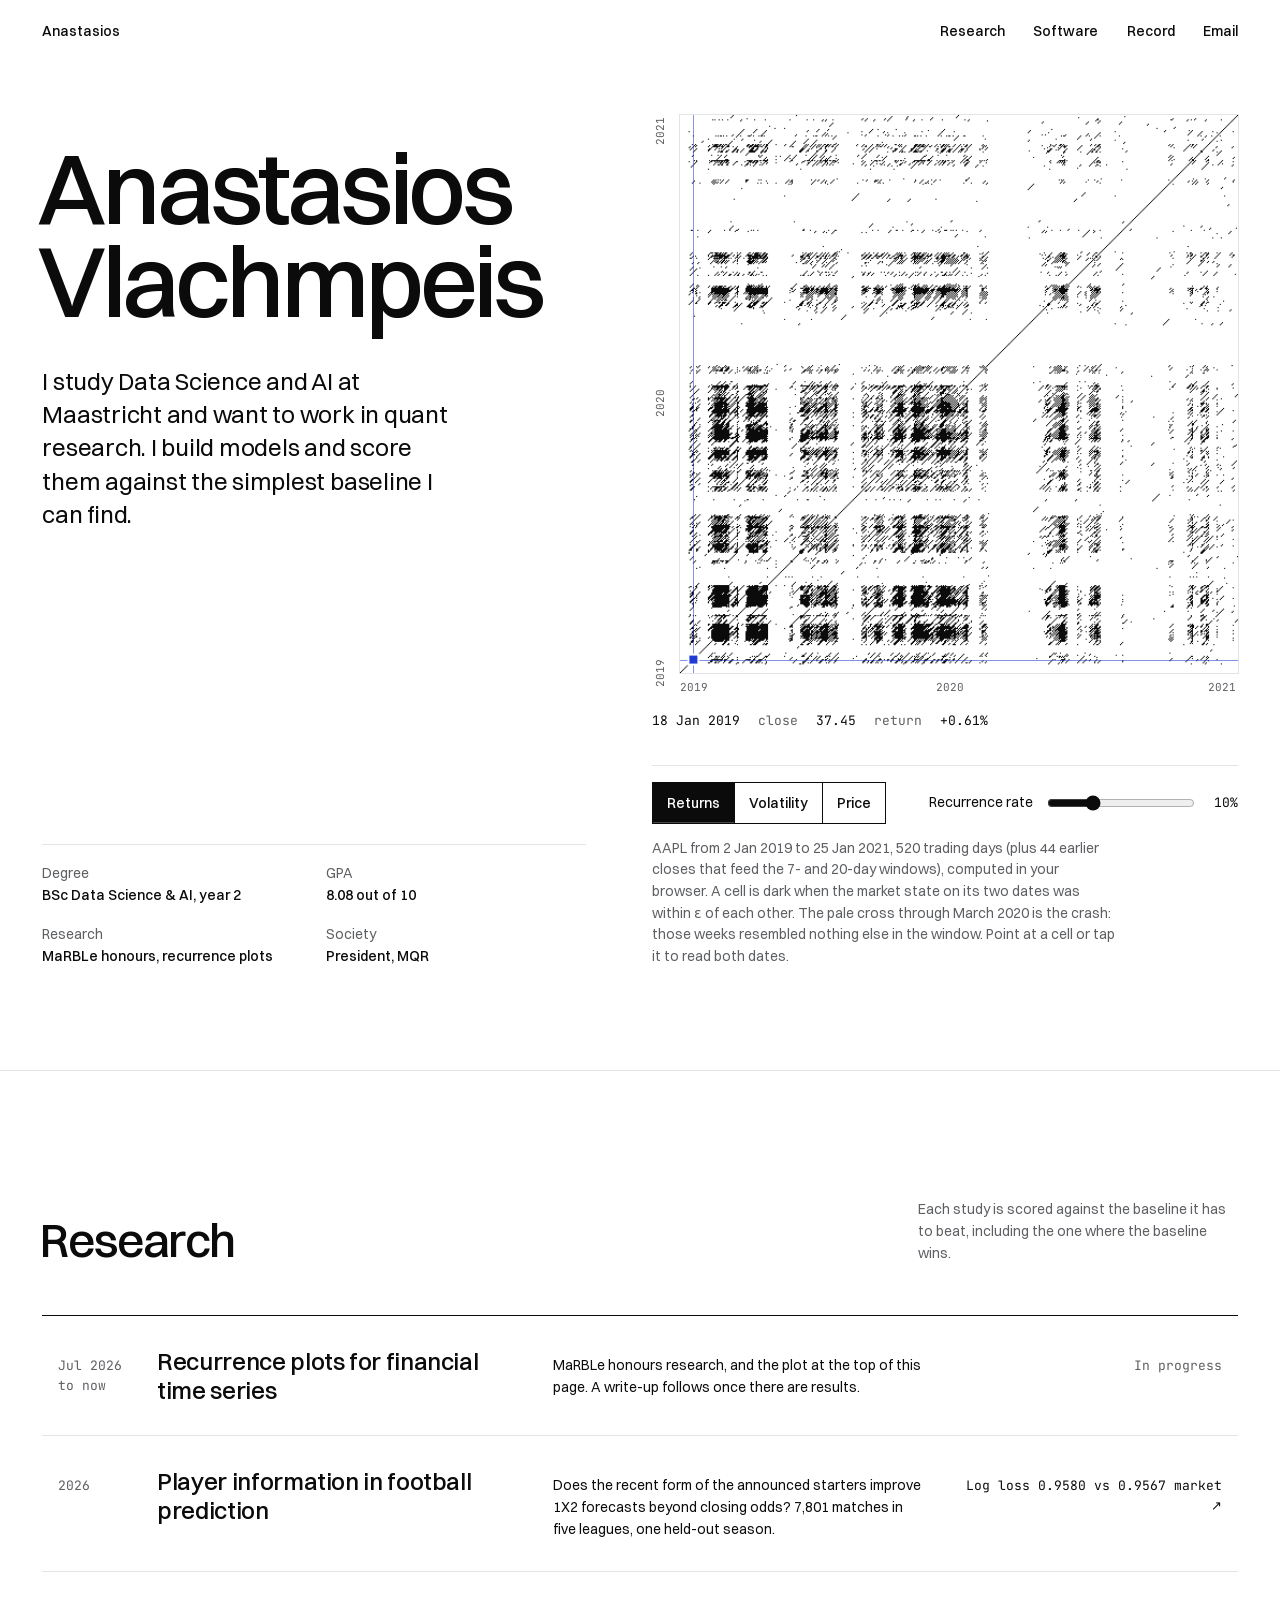
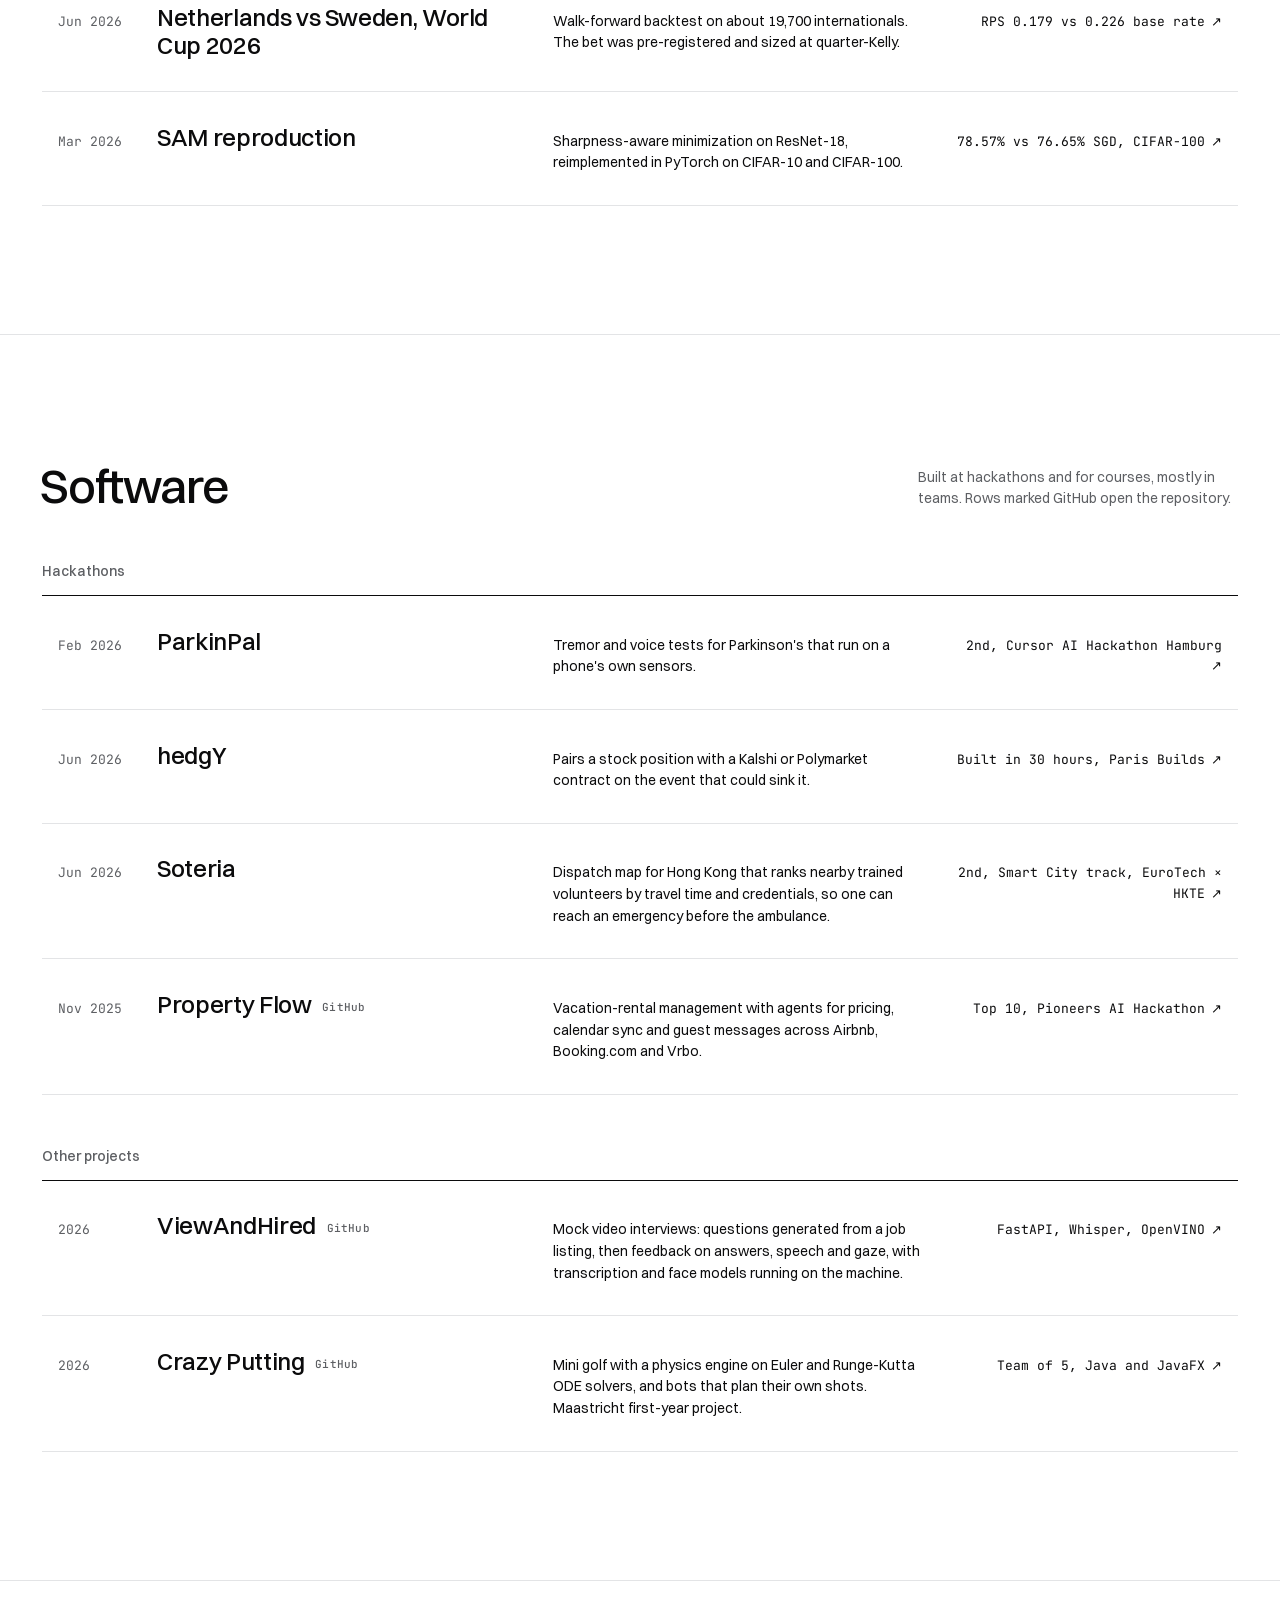
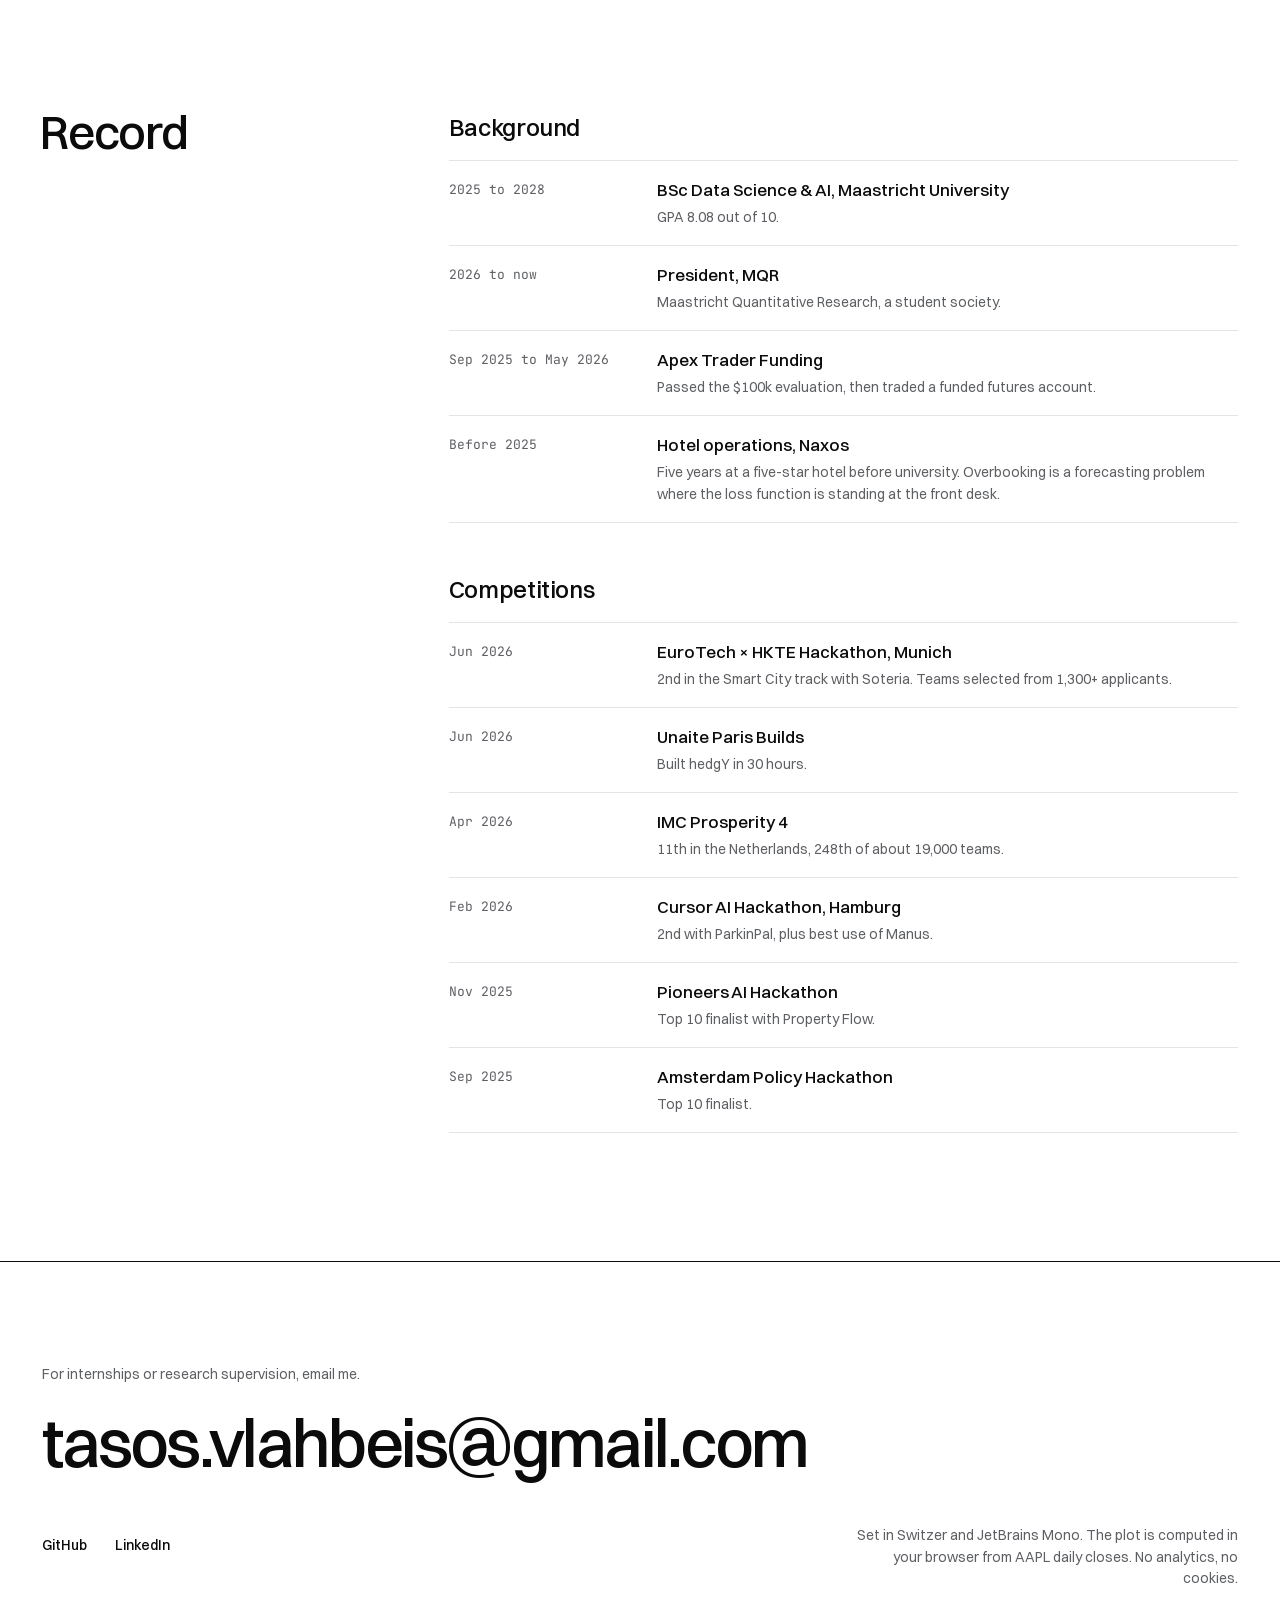
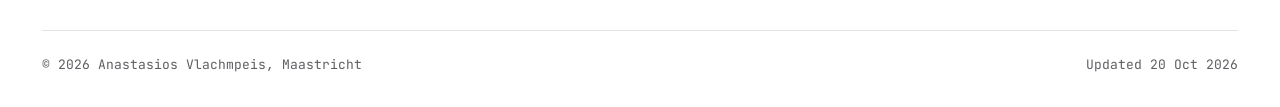
==== index.html @ 45133a34 "Commit initial version of the website." ====
<!doctype html>
<html lang="en">
<head>
  <meta charset="utf-8">
  <meta name="viewport" content="width=device-width, initial-scale=1">
  <title>Anastasios Vlachmpeis, data science and quant research</title>
  <meta name="description" content="Second-year Data Science and AI student at Maastricht working toward quant research. Models scored against baselines, and a recurrence plot of AAPL.">
  <link rel="canonical" href="https://anastasios-vlachmpeis.github.io/">
  <meta property="og:type" content="website">
  <meta property="og:url" content="https://anastasios-vlachmpeis.github.io/">
  <meta property="og:title" content="Anastasios Vlachmpeis">
  <meta property="og:description" content="Data Science and AI at Maastricht, working toward quant research. Models scored against baselines, and a recurrence plot of AAPL computed in your browser.">
  <meta property="og:image" content="https://anastasios-vlachmpeis.github.io/og.png">
  <meta property="og:image:width" content="1200">
  <meta property="og:image:height" content="630">
  <meta name="twitter:card" content="summary_large_image">
  <meta name="theme-color" content="#ffffff">
  <link rel="icon" href="/assets/favicon.svg" type="image/svg+xml">
  <link rel="apple-touch-icon" href="/assets/apple-touch-icon.png">
  <link rel="preload" href="/assets/fonts/switzer-500-normal.woff2" as="font" type="font/woff2" crossorigin>
  <link rel="preload" href="/assets/fonts/switzer-400-normal.woff2" as="font" type="font/woff2" crossorigin>
  <link rel="stylesheet" href="/styles.css">
  <script>document.documentElement.classList.add('js')</script>
  <script type="application/ld+json">
  {"@context":"https://schema.org","@type":"Person","name":"Anastasios Vlachmpeis","url":"https://anastasios-vlachmpeis.github.io/","email":"mailto:tasos.vlahbeis@gmail.com","affiliation":{"@type":"CollegeOrUniversity","name":"Maastricht University"},"knowsAbout":["Time-series analysis","Recurrence plots","Quantitative research","Machine learning"],"sameAs":["https://github.com/Anastasios-Vlachmpeis","https://www.linkedin.com/in/anastasios-vlachmpeis/"]}
  </script>
</head>
<body>
  <a class="skip" href="#main">Skip to content</a>

  <header class="site-header">
    <div class="wrap">
      <a class="mark" href="/" aria-label="Anastasios Vlachmpeis, home"><span class="mark__name">Anastasios</span></a>
      <nav class="nav" aria-label="Main">
        <ul>
          <li><a href="#research">Research</a></li>
          <li><a href="#software">Software</a></li>
          <li><a href="#record">Record</a></li>
          <li><a href="#contact">Email</a></li>
        </ul>
      </nav>
    </div>
  </header>

  <main id="main">
    <section class="hero" aria-labelledby="name">
      <div class="wrap grid">
        <div class="hero__text">
          <h1 id="name"><span>Anastasios</span> <span>Vlachmpeis</span></h1>
          <p class="hero__lede">I study Data Science and AI at Maastricht and want to work in quant research. I build models and score them against the simplest baseline I can find.</p>
        </div>
        <dl class="facts">
            <div><dt>Degree</dt><dd>BSc Data Science &amp; AI, year 2</dd></div>
            <div><dt>GPA</dt><dd>8.08 out of 10</dd></div>
            <div><dt>Research</dt><dd>MaRBLe honours, recurrence plots</dd></div>
            <div><dt>Society</dt><dd>President, MQR</dd></div>
        </dl>

        <figure class="plot" aria-labelledby="plot-caption">
          <div class="plot__frame">
            <div class="plot__y" aria-hidden="true">
              <span style="bottom:0%">2019</span>
              <span style="bottom:48.46%">2020</span>
              <span style="bottom:97.12%">2021</span>
            </div>
            <div class="plot__stage" data-rp tabindex="0" role="group" aria-roledescription="recurrence plot" aria-label="Recurrence plot of AAPL daily log returns, January 2019 to January 2021. Arrow keys move the cursor, Shift moves 20 days, Escape resumes the read head." aria-describedby="plot-caption">
              <img class="plot__static" src="/assets/img/rp-returns.png" width="520" height="520" alt="Recurrence plot of AAPL log returns. Dark blocks fill the calm stretches of 2019; a pale cross runs through March 2020.">
              <canvas class="plot__base" aria-hidden="true"></canvas>
              <canvas class="plot__over" aria-hidden="true"></canvas>
            </div>
            <div class="plot__x" aria-hidden="true">
              <span style="left:0%">2019</span>
              <span style="left:48.46%">2020</span>
              <span style="left:97.12%">2021</span>
            </div>
          </div>
          <p class="readout" data-readout aria-hidden="true"><span>16 Mar 2020</span><span class="muted">close</span> <span>58.84</span><span class="muted">return</span> <span>&minus;13.77%</span></p>
          <p class="visually-hidden" data-live aria-live="polite"></p>
          <div class="controls">
            <div class="seg" role="group" aria-label="State used for the plot">
              <button type="button" class="sweep" data-mode="returns" aria-pressed="true">Returns</button>
              <button type="button" class="sweep" data-mode="vol" aria-pressed="false">Volatility</button>
              <button type="button" class="sweep" data-mode="price" aria-pressed="false">Price</button>
            </div>
            <label class="eps">
              <span>Recurrence rate</span>
              <input type="range" min="2" max="30" step="1" value="10" data-eps>
              <output data-eps-out>10%</output>
            </label>
          </div>
          <figcaption class="plot__caption" id="plot-caption">AAPL from 2 Jan 2019 to 25 Jan 2021, 520 trading days (plus 44 earlier closes that feed the 7- and 20-day windows), computed in your browser. A cell is dark when the market state on its two dates was within &epsilon; of each other. The pale cross through March 2020 is the crash: those weeks resembled nothing else in the window. Point at a cell or tap it to read both dates.</figcaption>
        </figure>
      </div>
    </section>

    <section class="section work" id="research" aria-labelledby="research-h">
      <div class="wrap">
        <div class="work__head">
          <h2 id="research-h">Research</h2>
          <p>Each study is scored against the baseline it has to beat, including the one where the baseline wins.</p>
        </div>
        <ol class="work-list">
          <li>
            <div class="row row--static">
              <span class="row__year mono muted">Jul 2026 to now</span>
              <span class="row__title">Recurrence plots for financial time series</span>
              <span class="row__desc">MaRBLe honours research, and the plot at the top of this page. A write-up follows once there are results.</span>
              <span class="row__result mono">In progress</span>
            </div>
          </li>
          <li>
            <a class="row sweep" href="/research/player-information/">
              <span class="row__year mono muted">2026</span>
              <span class="row__title" style="view-transition-name: t-player">Player information in football prediction</span>
              <span class="row__desc">Does the recent form of the announced starters improve 1X2 forecasts beyond closing odds? 7,801 matches in five leagues, one held-out season.</span>
              <span class="row__result mono">Log loss 0.9580 vs 0.9567 market<span class="row__arrow" aria-hidden="true">&#8599;</span></span>
            </a>
          </li>
          <li>
            <a class="row sweep" href="/research/world-cup/">
              <span class="row__year mono muted">Jun 2026</span>
              <span class="row__title" style="view-transition-name: t-world-cup">Netherlands vs Sweden, World Cup 2026</span>
              <span class="row__desc">Walk-forward backtest on about 19,700 internationals. The bet was pre-registered and sized at quarter-Kelly.</span>
              <span class="row__result mono">RPS 0.179 vs 0.226 base rate<span class="row__arrow" aria-hidden="true">&#8599;</span></span>
            </a>
          </li>
          <li>
            <a class="row sweep" href="/research/sam-reproduction/">
              <span class="row__year mono muted">Mar 2026</span>
              <span class="row__title" style="view-transition-name: t-sam">SAM reproduction</span>
              <span class="row__desc">Sharpness-aware minimization on ResNet-18, reimplemented in PyTorch on CIFAR-10 and CIFAR-100.</span>
              <span class="row__result mono">78.57% vs 76.65% SGD, CIFAR-100<span class="row__arrow" aria-hidden="true">&#8599;</span></span>
            </a>
          </li>
        </ol>
      </div>
    </section>

    <section class="section work" id="software" aria-labelledby="software-h">
      <div class="wrap">
        <div class="work__head">
          <h2 id="software-h">Software</h2>
          <p>Built at hackathons and for courses, mostly in teams. Rows marked GitHub open the repository.</p>
        </div>
        <h3 class="work-group">Hackathons</h3>
        <ol class="work-list">
          <li>
            <a class="row sweep" href="/software/parkinpal/">
              <span class="row__year mono muted">Feb 2026</span>
              <span class="row__title" style="view-transition-name: t-parkinpal">ParkinPal</span>
              <span class="row__desc">Tremor and voice tests for Parkinson's that run on a phone's own sensors.</span>
              <span class="row__result mono">2nd, Cursor AI Hackathon Hamburg<span class="row__arrow" aria-hidden="true">&#8599;</span></span>
            </a>
          </li>
          <li>
            <a class="row sweep" href="/software/hedgy/">
              <span class="row__year mono muted">Jun 2026</span>
              <span class="row__title" style="view-transition-name: t-hedgy">hedgY</span>
              <span class="row__desc">Pairs a stock position with a Kalshi or Polymarket contract on the event that could sink it.</span>
              <span class="row__result mono">Built in 30 hours, Paris Builds<span class="row__arrow" aria-hidden="true">&#8599;</span></span>
            </a>
          </li>
          <li>
            <a class="row sweep" href="/software/soteria/">
              <span class="row__year mono muted">Jun 2026</span>
              <span class="row__title" style="view-transition-name: t-soteria">Soteria</span>
              <span class="row__desc">Dispatch map for Hong Kong that ranks nearby trained volunteers by travel time and credentials, so one can reach an emergency before the ambulance.</span>
              <span class="row__result mono">2nd, Smart City track, EuroTech &times; HKTE<span class="row__arrow" aria-hidden="true">&#8599;</span></span>
            </a>
          </li>
          <li>
            <a class="row sweep" href="https://github.com/Anastasios-Vlachmpeis/Property-Flow-Pioneers-AI-Hackathon">
              <span class="row__year mono muted">Nov 2025</span>
              <span class="row__title">Property Flow <span class="row__ext mono muted">GitHub</span></span>
              <span class="row__desc">Vacation-rental management with agents for pricing, calendar sync and guest messages across Airbnb, Booking.com and Vrbo.</span>
              <span class="row__result mono">Top 10, Pioneers AI Hackathon<span class="row__arrow" aria-hidden="true">&#8599;</span></span>
            </a>
          </li>
        </ol>
        <h3 class="work-group">Other projects</h3>
        <ol class="work-list">
          <li>
            <a class="row sweep" href="https://github.com/Anastasios-Vlachmpeis/ViewAndHired">
              <span class="row__year mono muted">2026</span>
              <span class="row__title">ViewAndHired <span class="row__ext mono muted">GitHub</span></span>
              <span class="row__desc">Mock video interviews: questions generated from a job listing, then feedback on answers, speech and gaze, with transcription and face models running on the machine.</span>
              <span class="row__result mono">FastAPI, Whisper, OpenVINO<span class="row__arrow" aria-hidden="true">&#8599;</span></span>
            </a>
          </li>
          <li>
            <a class="row sweep" href="https://github.com/Anastasios-Vlachmpeis/Crazy-Putting---a-mini-golf-game">
              <span class="row__year mono muted">2026</span>
              <span class="row__title">Crazy Putting <span class="row__ext mono muted">GitHub</span></span>
              <span class="row__desc">Mini golf with a physics engine on Euler and Runge-Kutta ODE solvers, and bots that plan their own shots. Maastricht first-year project.</span>
              <span class="row__result mono">Team of 5, Java and JavaFX<span class="row__arrow" aria-hidden="true">&#8599;</span></span>
            </a>
          </li>
        </ol>
      </div>
    </section>

    <section class="section record" id="record" aria-labelledby="record-h">
      <div class="wrap grid">
        <h2 id="record-h">Record</h2>
        <div class="record__groups">
          <div class="record__group">
            <h3>Background</h3>
            <ul class="record__list">
              <li><span class="date mono">2025 to 2028</span><span class="what">BSc Data Science &amp; AI, Maastricht University</span><span class="detail">GPA 8.08 out of 10.</span></li>
              <li><span class="date mono">2026 to now</span><span class="what">President, MQR</span><span class="detail">Maastricht Quantitative Research, a student society.</span></li>
              <li><span class="date mono">Sep 2025 to May 2026</span><span class="what">Apex Trader Funding</span><span class="detail">Passed the $100k evaluation, then traded a funded futures account.</span></li>
              <li><span class="date mono">Before 2025</span><span class="what">Hotel operations, Naxos</span><span class="detail">Five years at a five-star hotel before university. Overbooking is a forecasting problem where the loss function is standing at the front desk.</span></li>
            </ul>
          </div>
          <div class="record__group" id="competitions">
            <h3>Competitions</h3>
            <ul class="record__list">
              <li><span class="date mono">Jun 2026</span><span class="what">EuroTech &times; HKTE Hackathon, Munich</span><span class="detail">2nd in the Smart City track with Soteria. Teams selected from 1,300+ applicants.</span></li>
              <li><span class="date mono">Jun 2026</span><span class="what">Unaite Paris Builds</span><span class="detail">Built hedgY in 30 hours.</span></li>
              <li><span class="date mono">Apr 2026</span><span class="what">IMC Prosperity 4</span><span class="detail">11th in the Netherlands, 248th of about 19,000 teams.</span></li>
              <li><span class="date mono">Feb 2026</span><span class="what">Cursor AI Hackathon, Hamburg</span><span class="detail">2nd with ParkinPal, plus best use of Manus.</span></li>
              <li><span class="date mono">Nov 2025</span><span class="what">Pioneers AI Hackathon</span><span class="detail">Top 10 finalist with Property Flow.</span></li>
              <li><span class="date mono">Sep 2025</span><span class="what">Amsterdam Policy Hackathon</span><span class="detail">Top 10 finalist.</span></li>
            </ul>
          </div>
        </div>
      </div>
    </section>
  </main>

  <footer class="site-footer" id="contact">
    <div class="wrap grid">
      <div class="contact">
        <p>For internships or research supervision, email me.</p>
        <a class="contact__mail sweep" href="mailto:tasos.vlahbeis@gmail.com">tasos.vlahbeis@gmail.com</a>
      </div>
      <ul class="footer__links">
        <li><a class="link-draw" href="https://github.com/Anastasios-Vlachmpeis">GitHub</a></li>
        <li><a class="link-draw" href="https://www.linkedin.com/in/anastasios-vlachmpeis/">LinkedIn</a></li>
      </ul>
      <p class="colophon">Set in Switzer and JetBrains Mono. The plot is computed in your browser from AAPL daily closes. No analytics, no cookies.</p>
      <div class="footer__base mono">
        <span>&copy; 2026 Anastasios Vlachmpeis, Maastricht</span>
        <span>Updated 20 Oct 2026</span>
      </div>
    </div>
  </footer>

  <script src="/assets/js/aapl-data.js" defer></script>
  <script src="/assets/js/rp.js" defer></script>
</body>
</html>
---- styles.css ----
/* Tokens: see DESIGN.md */

@font-face { font-family: 'Switzer'; src: url('/assets/fonts/switzer-400-normal.woff2') format('woff2'); font-weight: 400; font-display: swap; }
@font-face { font-family: 'Switzer'; src: url('/assets/fonts/switzer-500-normal.woff2') format('woff2'); font-weight: 500; font-display: swap; }
@font-face { font-family: 'Switzer'; src: url('/assets/fonts/switzer-600-normal.woff2') format('woff2'); font-weight: 600; font-display: swap; }
@font-face { font-family: 'JetBrains Mono'; src: url('/assets/fonts/jetbrains-mono-400-normal.woff2') format('woff2'); font-weight: 400 500; font-display: swap; }

:root {
  --ground: #ffffff;
  --ink: #0b0b0c;
  --muted: #5d5f63;
  --line: #e3e4e6;
  --accent: #1f3bd6;
  --curtain: #0b0b0c;

  --f-sans: 'Switzer', ui-sans-serif, system-ui, -apple-system, 'Segoe UI', Roboto, sans-serif;
  --f-mono: 'JetBrains Mono', ui-monospace, 'Cascadia Code', Menlo, Consolas, monospace;

  --t-xl: clamp(2.75rem, 1.2rem + 6.4vw, 7.25rem);
  --t-l: clamp(1.75rem, 1.2rem + 2.2vw, 3rem);
  --t-m: clamp(1.25rem, 1.1rem + 0.6vw, 1.5rem);
  --t-body: 1.0625rem;
  --t-s: 0.875rem;
  --t-mono: 0.8125rem;

  --margin: clamp(16px, 3.3vw, 48px);
  --gutter: 24px;
  --max: 1440px;

  --ease: cubic-bezier(0.2, 0.7, 0, 1);
  --d-s: 180ms;
  --d-m: 420ms;

  /* Diagonal sweep: the fill grows from the lower-left corner to the upper-right. */
  --sweep-0: polygon(0 100%, 0 100%, 0 100%, 0 100%);
  --sweep-1: polygon(0 100%, 0 -100%, 200% -100%, 200% 100%);

  color-scheme: light;
}

@media (max-width: 720px) { :root { --gutter: 16px; } }

*, *::before, *::after { box-sizing: border-box; }
html { -webkit-text-size-adjust: 100%; text-size-adjust: 100%; }
body {
  margin: 0;
  background: var(--ground);
  color: var(--ink);
  font: 400 var(--t-body) / 1.55 var(--f-sans);
  font-kerning: normal;
  -webkit-font-smoothing: antialiased;
  text-rendering: optimizeLegibility;
}
img, svg, canvas { display: block; max-width: 100%; }
h1, h2, h3, p, ul, ol, dl, dd, figure { margin: 0; padding: 0; }
ul, ol { list-style: none; }
::selection { background: var(--accent); color: var(--ground); }

.mono { font-family: var(--f-mono); font-size: var(--t-mono); font-variant-numeric: tabular-nums; letter-spacing: 0; }
.muted { color: var(--muted); }
.visually-hidden { position: absolute; width: 1px; height: 1px; margin: -1px; overflow: hidden; clip: rect(0 0 0 0); white-space: nowrap; }

a { color: inherit; }
p a, dd a, li > a.inline, .prose a {
  text-decoration: underline;
  text-decoration-thickness: 1px;
  text-underline-offset: 0.18em;
  text-decoration-color: color-mix(in srgb, currentColor 45%, transparent);
  transition: text-decoration-color var(--d-s) var(--ease);
}
p a:hover, dd a:hover, .prose a:hover { text-decoration-color: currentColor; }
p a, dd a { padding-block: 4px; }

:focus-visible { outline: 2px solid var(--accent); outline-offset: 3px; }

.skip {
  position: absolute; left: var(--margin); top: 8px; z-index: 50;
  padding: 10px 14px; background: var(--ink); color: var(--ground);
  font-size: var(--t-s); text-decoration: none;
  translate: 0 -200%;
}
.skip:focus { translate: 0 0; }

.wrap { width: min(100% - 2 * var(--margin), var(--max)); margin-inline: auto; }
.grid { display: grid; grid-template-columns: repeat(12, minmax(0, 1fr)); column-gap: var(--gutter); }

/* ── Header ───────────────────────────────────────── */

.site-header { position: relative; z-index: 10; }
.site-header .wrap { display: flex; align-items: center; justify-content: space-between; gap: 16px; min-height: 64px; }
.mark { display: inline-flex; align-items: center; gap: 10px; text-decoration: none; font-weight: 500; font-size: var(--t-s); padding-block: 10px; }
.mark__name { position: relative; }
.mark__name::after { content: ''; position: absolute; left: 0; right: 0; bottom: -2px; height: 1px; background: currentColor; transform-origin: 0 50%; scale: 0 1; transition: scale var(--d-s) var(--ease); }
.mark:hover .mark__name::after, .mark:focus-visible .mark__name::after { scale: 1 1; }
.nav ul { display: flex; gap: clamp(14px, 2.2vw, 32px); }
.nav a, .link-draw {
  position: relative; display: inline-block; padding-block: 10px;
  font-size: var(--t-s); font-weight: 500; text-decoration: none;
}
.nav a::after, .link-draw::after {
  content: ''; position: absolute; left: 0; right: 0; bottom: 6px; height: 1px;
  background: currentColor; transform-origin: 0 50%; scale: 0 1;
  transition: scale var(--d-s) var(--ease);
}
.nav a:hover::after, .nav a:focus-visible::after, .nav a[aria-current]::after,
.link-draw:hover::after, .link-draw:focus-visible::after { scale: 1 1; }
.nav a[aria-current]::after { background: var(--accent); }
.nav a[aria-current]:hover::after { background: currentColor; height: 2px; }

/* ── Buttons and rows: the diagonal fill ───────────── */

.sweep { position: relative; isolation: isolate; }
.sweep::before {
  content: ''; position: absolute; inset: 0; z-index: -1;
  background: var(--curtain);
  clip-path: var(--sweep-0);
  transition: clip-path var(--d-m) var(--ease);
}
.sweep:hover::before, .sweep:focus-visible::before, .sweep[aria-pressed='true']::before { clip-path: var(--sweep-1); }
.sweep:hover, .sweep:focus-visible, .sweep[aria-pressed='true'] { color: var(--ground); }
.sweep, .sweep * { transition: color var(--d-m) var(--ease); }
.sweep:hover .muted, .sweep:focus-visible .muted { color: color-mix(in srgb, var(--ground) 72%, transparent); }

/* ── Hero ─────────────────────────────────────────── */

.hero { padding-block: clamp(24px, 4vw, 56px) clamp(56px, 8vw, 112px); }
.hero .grid { row-gap: 32px; align-items: start; }
.hero__text { grid-column: 1 / span 6; grid-row: 1; display: flex; flex-direction: column; gap: clamp(24px, 3vw, 40px); padding-top: clamp(8px, 2vw, 32px); }
.hero h1 {
  font-size: var(--t-xl); font-weight: 500; line-height: 0.92; letter-spacing: -0.045em;
  margin-left: -0.055em;
}
.hero h1 span { display: block; }
.hero__lede { font-size: var(--t-m); line-height: 1.38; letter-spacing: -0.01em; max-width: 30ch; }
.facts { grid-column: 1 / span 6; grid-row: 2; align-self: end; display: grid; grid-template-columns: repeat(2, minmax(0, 1fr)); gap: 18px var(--gutter); max-width: 34rem; border-top: 1px solid var(--line); padding-top: 18px; }
.facts dt { font-size: var(--t-s); color: var(--muted); }
.facts dd { font-size: var(--t-s); font-weight: 500; }

.plot { grid-column: 7 / span 6; grid-row: 1 / span 2; width: min(100%, calc(100svh - 300px)); min-width: 420px; justify-self: end; }
.plot__frame { position: relative; display: grid; grid-template-columns: 28px minmax(0, 1fr); grid-template-rows: minmax(0, 1fr) 22px; }
.plot__stage { position: relative; aspect-ratio: 1; background: var(--ground); outline: 1px solid var(--line); touch-action: pinch-zoom; cursor: crosshair; }
.plot__stage canvas { position: absolute; inset: 0; width: 100%; height: 100%; }
.plot__stage:focus-visible { outline: 2px solid var(--accent); outline-offset: 4px; }
.plot__static { position: absolute; inset: 0; width: 100%; height: 100%; image-rendering: auto; }
.js .plot__static { display: none; }
.plot__y, .plot__x { position: relative; color: var(--muted); }
.plot__y span, .plot__x span { position: absolute; font-family: var(--f-mono); font-size: 11px; font-variant-numeric: tabular-nums; }
.plot__y span { left: 0; translate: 0 50%; writing-mode: vertical-rl; rotate: 180deg; }
.plot__x { grid-column: 2; }
.plot__x span { top: 6px; translate: -50% 0; }
.plot__x span:first-child { translate: 0 0; }

.readout { margin-top: 16px; min-height: 2.9em; display: flex; flex-wrap: wrap; gap: 4px 18px; font-family: var(--f-mono); font-size: var(--t-mono); font-variant-numeric: tabular-nums; }
.readout b { font-weight: 400; color: var(--accent); }
.readout .muted { color: var(--muted); }

.controls { margin-top: 16px; display: flex; flex-wrap: wrap; align-items: center; justify-content: space-between; gap: 14px 24px; border-top: 1px solid var(--line); padding-top: 16px; }
.seg { display: inline-flex; border: 1px solid var(--ink); }
.seg button {
  appearance: none; border: 0; margin: 0; background: transparent; color: var(--ink);
  font: 500 var(--t-s) / 1 var(--f-sans); padding: 11px 14px; min-height: 40px; cursor: pointer;
}
.seg button + button { border-left: 1px solid var(--ink); }
.seg button::after { content: ''; position: absolute; left: 10px; right: 10px; bottom: 6px; height: 2px; background: var(--accent); transform-origin: 0 50%; scale: 0 1; transition: scale var(--d-s) var(--ease); }
.seg button:hover::after, .seg button:focus-visible::after { scale: 1 1; }
.seg button:active { scale: 0.98; }
.eps { display: flex; align-items: center; gap: 12px; font-size: var(--t-s); }
.eps output { font-family: var(--f-mono); font-size: var(--t-mono); min-width: 3.6ch; text-align: right; font-variant-numeric: tabular-nums; }
.eps input[type='range'] { width: 148px; accent-color: var(--ink); height: 32px; cursor: pointer; }
.plot__caption { margin-top: 14px; font-size: var(--t-s); color: var(--muted); max-width: 58ch; }

/* ── Sections ─────────────────────────────────────── */

.section { padding-block: clamp(72px, 10vw, 144px); border-top: 1px solid var(--line); }
.section h2 { font-size: var(--t-l); font-weight: 500; line-height: 1; letter-spacing: -0.03em; margin-left: -0.04em; }

.prose p { max-width: 62ch; }

.work__head { display: flex; justify-content: space-between; align-items: end; gap: 24px; margin-bottom: clamp(32px, 4vw, 56px); }
.work__head p { max-width: 40ch; font-size: var(--t-s); color: var(--muted); }
.work-list { border-top: 1px solid var(--ink); }
.work-list li { border-bottom: 1px solid var(--line); }
.row {
  display: grid; grid-template-columns: repeat(12, minmax(0, 1fr)); column-gap: var(--gutter);
  align-items: baseline; padding: clamp(20px, 2.4vw, 32px) 16px;
  text-decoration: none;
}
.row__year { grid-column: 1 / span 1; }
.row__title { grid-column: 2 / span 4; font-size: var(--t-m); font-weight: 500; letter-spacing: -0.015em; line-height: 1.2; }
.row__desc { grid-column: 6 / span 4; font-size: var(--t-s); }
.row__result { grid-column: 10 / span 3; text-align: right; }
.row--static .row__result { color: var(--muted); }
.row__ext { font-size: 11px; letter-spacing: 0.02em; margin-left: 6px; vertical-align: 0.2em; }
.work-group { font-size: var(--t-s); font-weight: 500; color: var(--muted); margin: clamp(32px, 4vw, 56px) 0 12px; }
.work__head + .work-group { margin-top: 0; }
.row__arrow { display: inline-block; margin-left: 6px; transition: translate var(--d-m) var(--ease); }
.row:hover .row__arrow, .row:focus-visible .row__arrow { translate: 4px -4px; }

.record .grid { row-gap: 32px; }
.record h2 { grid-column: 1 / span 4; }
.record__groups { grid-column: 5 / span 8; display: grid; gap: clamp(32px, 4vw, 48px); }
.record__group h3 { font-size: var(--t-m); font-weight: 500; letter-spacing: -0.015em; margin-bottom: 14px; }
.record__group .record__list { border-bottom: 1px solid var(--line); }
.record__list li { display: grid; grid-template-columns: 11.5rem minmax(0, 1fr); gap: 4px var(--gutter); border-top: 1px solid var(--line); padding: 16px 0; }
.record__list .what { font-weight: 500; }
.record__list .detail { grid-column: 2; color: var(--muted); font-size: var(--t-s); }
.record__list .date { padding-top: 3px; color: var(--muted); }

/* ── Footer ───────────────────────────────────────── */

.site-footer { border-top: 1px solid var(--ink); padding-block: clamp(56px, 8vw, 112px) 32px; }
.site-footer .grid { row-gap: 40px; }
.contact { grid-column: 1 / -1; }
.contact p { font-size: var(--t-s); color: var(--muted); margin-bottom: 16px; }
.contact__mail {
  display: inline-block; font-size: clamp(1.6rem, 0.7rem + 4.4vw, 5.25rem); font-weight: 500;
  letter-spacing: -0.04em; line-height: 1.05; text-decoration: none; margin-left: -0.04em;
  overflow-wrap: anywhere; padding: 6px 10px; margin-inline: -10px;
}
.footer__links { grid-column: 1 / span 6; display: flex; flex-wrap: wrap; gap: 4px 28px; }
.colophon { grid-column: 7 / span 6; font-size: var(--t-s); color: var(--muted); max-width: 48ch; justify-self: end; text-align: right; }
.footer__base { grid-column: 1 / -1; display: flex; justify-content: space-between; gap: 16px; padding-top: 24px; border-top: 1px solid var(--line); color: var(--muted); }

/* ── Case pages ───────────────────────────────────── */

.case-head { padding-block: clamp(32px, 6vw, 88px) clamp(40px, 5vw, 72px); }
.case-head .grid { row-gap: 28px; }
.back { grid-column: 1 / -1; justify-self: start; }
.case-head h1 { grid-column: 1 / span 10; font-size: var(--t-xl); font-weight: 500; line-height: 0.95; letter-spacing: -0.045em; margin-left: -0.055em; text-wrap: balance; }
.case-head .summary { grid-column: 1 / span 7; font-size: var(--t-m); line-height: 1.38; letter-spacing: -0.01em; }
.meta { grid-column: 1 / -1; display: grid; grid-template-columns: repeat(4, minmax(0, 1fr)); gap: 20px var(--gutter); border-top: 1px solid var(--line); padding-top: 20px; margin-top: 12px; }
.meta dt { font-size: var(--t-s); color: var(--muted); }
.meta dd { font-size: var(--t-s); font-weight: 500; }
.meta dd a { font-weight: 500; }

.figure { padding-bottom: clamp(48px, 6vw, 96px); }
.figure figure { border-top: 1px solid var(--ink); padding-top: 20px; }
.figure img { width: 100%; height: auto; border: 1px solid var(--line); }
.media-link { display: block; position: relative; overflow: hidden; text-decoration: none; }
.media-link img { transition: scale 600ms var(--ease); }
.media-link:hover img, .media-link:focus-visible img { scale: 1.015; }
.media-link__label {
  position: absolute; left: 0; bottom: 0; padding: 12px 16px; background: var(--ink); color: var(--ground);
  font-size: var(--t-s); font-weight: 500;
}
.media-link__label::after { content: ' \2197'; display: inline-block; margin-left: 4px; transition: translate var(--d-m) var(--ease); }
.media-link:hover .media-link__label::after, .media-link:focus-visible .media-link__label::after { translate: 4px -4px; }
.figure figcaption { margin-top: 14px; font-size: var(--t-s); color: var(--muted); max-width: 70ch; }
/* Dot plot: HTML rows so labels stay readable at any width. Position = (v - min) / (max - min). */
.dotplot li { display: grid; grid-template-columns: minmax(8rem, 15rem) minmax(0, 1fr) 4.5rem; gap: 16px; align-items: center; min-height: 44px; }
.dp-lbl { font-size: var(--t-s); font-weight: 500; }
.dp-val { text-align: right; }
.dp-track {
  position: relative; height: 44px;
  background: repeating-linear-gradient(to right, var(--line) 0 1px, transparent 1px calc(100% / var(--n))) left / calc(100% + 1px) 100% no-repeat;
}
.dp-ci, .dp-dot, .dp-axis .dp-track span { position: absolute; top: 50%; }
.dp-zero { position: absolute; top: 0; bottom: 0; width: 1px; background: var(--ink); left: calc((var(--v) - var(--min)) / (var(--max) - var(--min)) * 100%); }
.dp-ci {
  left: calc((var(--lo) - var(--min)) / (var(--max) - var(--min)) * 100%);
  width: calc((var(--hi) - var(--lo)) / (var(--max) - var(--min)) * 100%);
  height: 2px; translate: 0 -50%; background: var(--accent); border-radius: 1px;
}
.dp-dot {
  left: calc((var(--v) - var(--min)) / (var(--max) - var(--min)) * 100%);
  width: 12px; height: 12px; translate: -50% -50%; border-radius: 50%;
  background: var(--accent); box-shadow: 0 0 0 2px var(--ground);
  transition: scale var(--d-s) var(--ease);
}
.dotplot li.is-ref .dp-ci, .dotplot li.is-ref .dp-dot { background: var(--muted); }
.dotplot li:not(.dp-axis):hover .dp-dot { scale: 1.35; }
.dotplot li:not(.dp-axis):hover .dp-lbl, .dotplot li:not(.dp-axis):hover .dp-val { color: var(--accent); }
.dp-axis { min-height: 24px !important; }
.dp-axis .dp-track { height: 24px; background: none; border-top: 1px solid var(--line); }
.dp-axis .dp-track span {
  left: calc((var(--v) - var(--min)) / (var(--max) - var(--min)) * 100%);
  translate: -50% -30%; font-family: var(--f-mono); font-size: 12px; color: var(--muted); font-variant-numeric: tabular-nums;
}
.dp-axis .dp-track span:first-child { translate: 0 -30%; }
.dp-axis .dp-track span:last-child { translate: -100% -30%; }
@media (max-width: 720px) {
  .dotplot li { grid-template-columns: minmax(0, 1fr) auto; gap: 0 12px; }
  .dp-lbl { grid-row: 1; padding-top: 12px; }
  .dp-val { grid-row: 1; padding-top: 12px; }
  .dp-track { grid-column: 1 / -1; grid-row: 2; height: 32px; }
  .dp-dot { width: 7px; height: 7px; box-shadow: 0 0 0 1.5px var(--ground); }
  .dp-ci { height: 2px; }
  .dp-axis { display: block !important; }
  .dp-axis > span:not(.dp-track) { display: none; }
}
.legend { display: flex; flex-wrap: wrap; gap: 6px 20px; margin-bottom: 14px; font-size: var(--t-s); color: var(--muted); }
.legend span::before { content: ''; display: inline-block; width: 10px; height: 10px; border-radius: 50%; margin-right: 8px; vertical-align: -1px; background: var(--k, var(--accent)); }
.charts-2 { display: grid; grid-template-columns: repeat(2, minmax(0, 1fr)); gap: 24px var(--gutter); }
.chart-title { font-size: var(--t-s); font-weight: 500; margin-bottom: 8px; }
details.table { margin-top: 18px; font-size: var(--t-s); }
details.table summary { cursor: pointer; color: var(--muted); padding-block: 8px; width: max-content; }
details.table summary:hover { color: var(--ink); }
details.table table { border-collapse: collapse; margin-top: 8px; font-family: var(--f-mono); font-size: var(--t-mono); font-variant-numeric: tabular-nums; }
details.table th, details.table td { text-align: left; padding: 6px 24px 6px 0; border-bottom: 1px solid var(--line); font-weight: 400; }
details.table th { color: var(--muted); }

.case-body { padding-bottom: clamp(64px, 8vw, 128px); }
.case-body .grid { row-gap: clamp(36px, 4vw, 56px); }
/* Sections: the heading holds the left column while its text scrolls past. */
.case-body section { grid-column: 1 / -1; display: grid; grid-template-columns: repeat(12, minmax(0, 1fr)); column-gap: var(--gutter); row-gap: 1em; align-items: start; border-top: 1px solid var(--line); padding-top: 20px; }
.case-body section > * { grid-column: 4 / span 7; }
.case-body section > h2 { grid-column: 1 / span 3; grid-row: 1 / span 20; position: sticky; top: 24px; }
.case-body h2 { font-size: var(--t-m); font-weight: 500; letter-spacing: -0.015em; line-height: 1.2; }
.stats { grid-column: 1 / -1; display: grid; grid-template-columns: repeat(5, minmax(0, 1fr)); column-gap: var(--gutter); border-top: 1px solid var(--ink); border-bottom: 1px solid var(--ink); padding-block: 24px; }
.stats div { display: grid; gap: 6px; }
.stats dt { font-size: var(--t-s); color: var(--muted); }
.stats dd { font-size: var(--t-l); font-weight: 500; letter-spacing: -0.03em; line-height: 1; font-variant-numeric: tabular-nums; }
.stats__note { grid-column: 1 / -1; margin-top: -24px; font-size: var(--t-s); color: var(--muted); }
.case-body p, .case-body li { max-width: 64ch; }
.case-body ul.points { display: grid; gap: 0.6em; }
.case-body ul.points li { padding-left: 1.2em; position: relative; }
.case-body ul.points li::before { content: ''; position: absolute; left: 0; top: 0.68em; width: 6px; height: 6px; background: var(--ink); }
.pull { grid-column: 2 / span 9; font-size: var(--t-l); line-height: 1.12; letter-spacing: -0.03em; font-weight: 500; text-wrap: balance; }
.pull .mono { font-size: 0.5em; letter-spacing: 0; vertical-align: 0.25em; color: var(--muted); }

.next { border-top: 1px solid var(--ink); }
.next a { display: grid; grid-template-columns: repeat(12, minmax(0, 1fr)); column-gap: var(--gutter); align-items: baseline; padding: clamp(32px, 5vw, 72px) 16px; text-decoration: none; }
.next .mono { grid-column: 1 / span 2; }
.next strong { grid-column: 3 / span 10; font-size: var(--t-l); font-weight: 500; letter-spacing: -0.03em; line-height: 1; }

/* ── 404 ──────────────────────────────────────────── */

.lost { padding-block: clamp(32px, 6vw, 96px) clamp(72px, 10vw, 144px); }
.lost .grid { row-gap: 32px; align-items: center; }
.lost__plot { grid-column: 7 / span 6; aspect-ratio: 1; width: min(100%, calc(100svh - 300px)); justify-self: end; outline: 1px solid var(--line); position: relative; }
.lost__plot svg { width: 100%; height: 100%; }
.lost__text { grid-column: 1 / span 5; grid-row: 1; display: grid; gap: 24px; }
.lost h1 { font-size: var(--t-xl); font-weight: 500; line-height: 0.92; letter-spacing: -0.045em; margin-left: -0.055em; }
.lost p { font-size: var(--t-m); line-height: 1.38; max-width: 28ch; }
.btn { display: inline-flex; align-items: center; justify-self: start; gap: 10px; border: 1px solid var(--ink); padding: 14px 18px; font-weight: 500; font-size: var(--t-s); text-decoration: none; }

/* ── Page transition: the next page arrives along the diagonal ── */

@view-transition { navigation: auto; }
::view-transition-old(root) { animation: none; }
::view-transition-new(root) { animation: vt-in 550ms var(--ease) both; }
@keyframes vt-in { from { clip-path: var(--sweep-0); } to { clip-path: var(--sweep-1); } }

/* ── Responsive ───────────────────────────────────── */

@media (max-width: 1080px) {
  .hero__text { grid-column: 1 / -1; }
  .facts { grid-column: 1 / -1; grid-row: 3; }
  .plot { grid-column: 1 / -1; grid-row: 2; width: 100%; min-width: 0; max-width: 640px; justify-self: start; }
  .record h2 { grid-column: 1 / -1; }
  .record__groups { grid-column: 1 / -1; }
  .row__title { grid-column: 2 / span 5; }
  .row__desc { grid-column: 7 / span 6; }
  .row__result { grid-column: 2 / -1; text-align: left; margin-top: 8px; }
  .case-body section > * { grid-column: 5 / -1; }
  .case-body section > h2 { grid-column: 1 / span 4; }
  .pull { grid-column: 1 / -1; }
  .lost__plot { grid-column: 7 / span 6; }
  .lost__text { grid-column: 1 / span 6; }
}

@media (max-width: 720px) {
  .site-header .wrap { min-height: 56px; }
  .nav ul { gap: 12px; }
  .hero__lede { font-size: 1.25rem; }
  .facts { grid-row: 3; align-self: start; }
  .hero { padding-top: 12px; }
  .hero h1 { font-size: clamp(2.6rem, 13.2vw, 4rem); }
  .facts { grid-template-columns: 1fr 1fr; }
  .plot__frame { grid-template-columns: 22px minmax(0, 1fr); }
  .controls { flex-direction: column; align-items: stretch; }
  .seg { width: 100%; }
  .seg button { flex: 1; padding-inline: 8px; }
  .eps { justify-content: space-between; }
  .eps input[type='range'] { flex: 1; width: auto; }
  .work__head { flex-direction: column; align-items: start; }
  .row { grid-template-columns: 1fr; row-gap: 6px; padding: 22px 12px; }
  .next a { padding-inline: 12px; }
  .row > * { grid-column: 1 / -1 !important; text-align: left; margin: 0; }
  .row__year { order: -1; }
  .record__list li { grid-template-columns: 1fr; }
  .record__list .detail { grid-column: 1; }
  .footer__links, .colophon { grid-column: 1 / -1; justify-self: start; text-align: left; }
  .footer__links a { padding-block: 10px; }
  .footer__base { flex-direction: column; }
  .case-head h1 { grid-column: 1 / -1; font-size: clamp(2.4rem, 11vw, 3.6rem); }
  .case-head .summary { grid-column: 1 / -1; }
  .meta { grid-template-columns: 1fr 1fr; }
  .case-body section > *, .case-body section > h2 { grid-column: 1 / -1; grid-row: auto; position: static; }
  .stats { grid-template-columns: 1fr 1fr; row-gap: 20px; }
  .stats__note { margin-top: -16px; }
  .charts-2 { grid-template-columns: 1fr; }
  .next .mono, .next strong { grid-column: 1 / -1; }
  .next strong { margin-top: 8px; }
  .lost__plot, .lost__text { grid-column: 1 / -1; grid-row: auto; }
  .lost__plot { width: 100%; justify-self: stretch; }
}

@media (prefers-reduced-motion: reduce) {
  *, *::before, *::after { transition-duration: 0.01ms !important; animation-duration: 0.01ms !important; }
  @view-transition { navigation: none; }
}
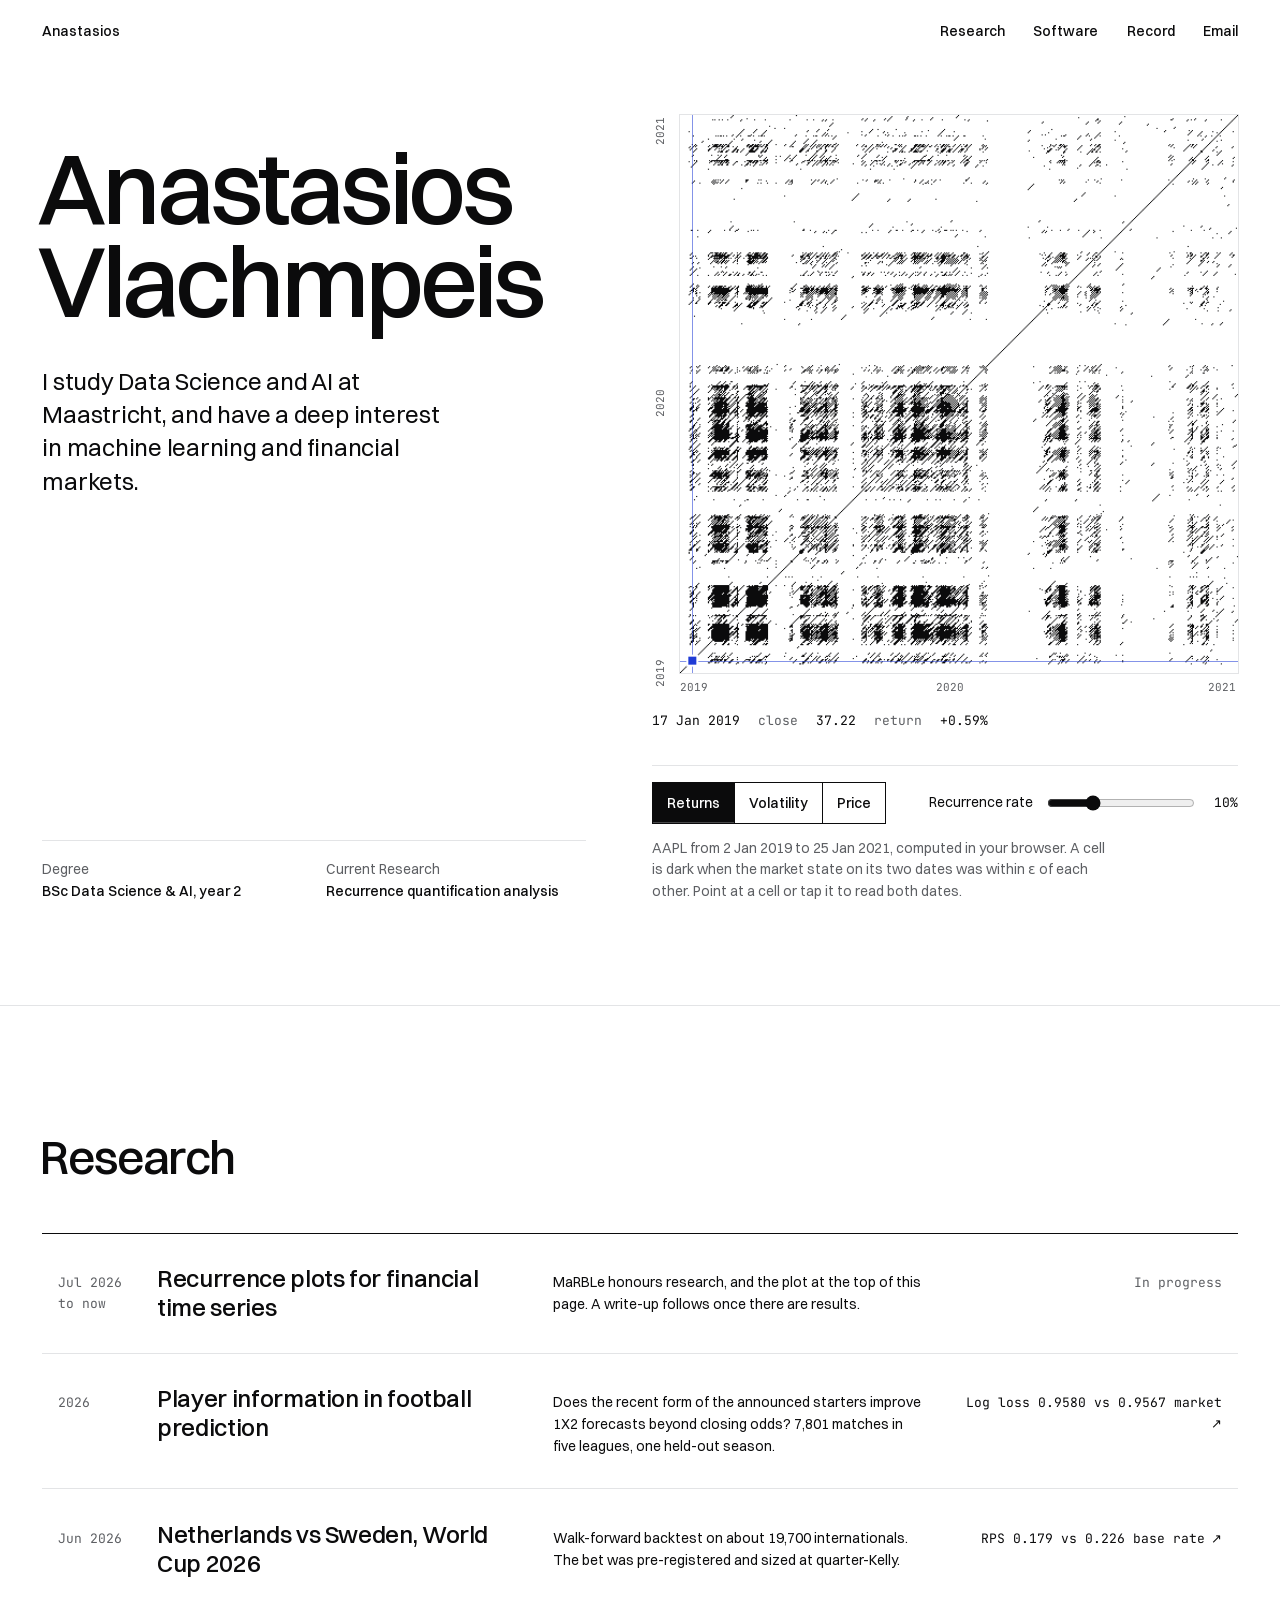
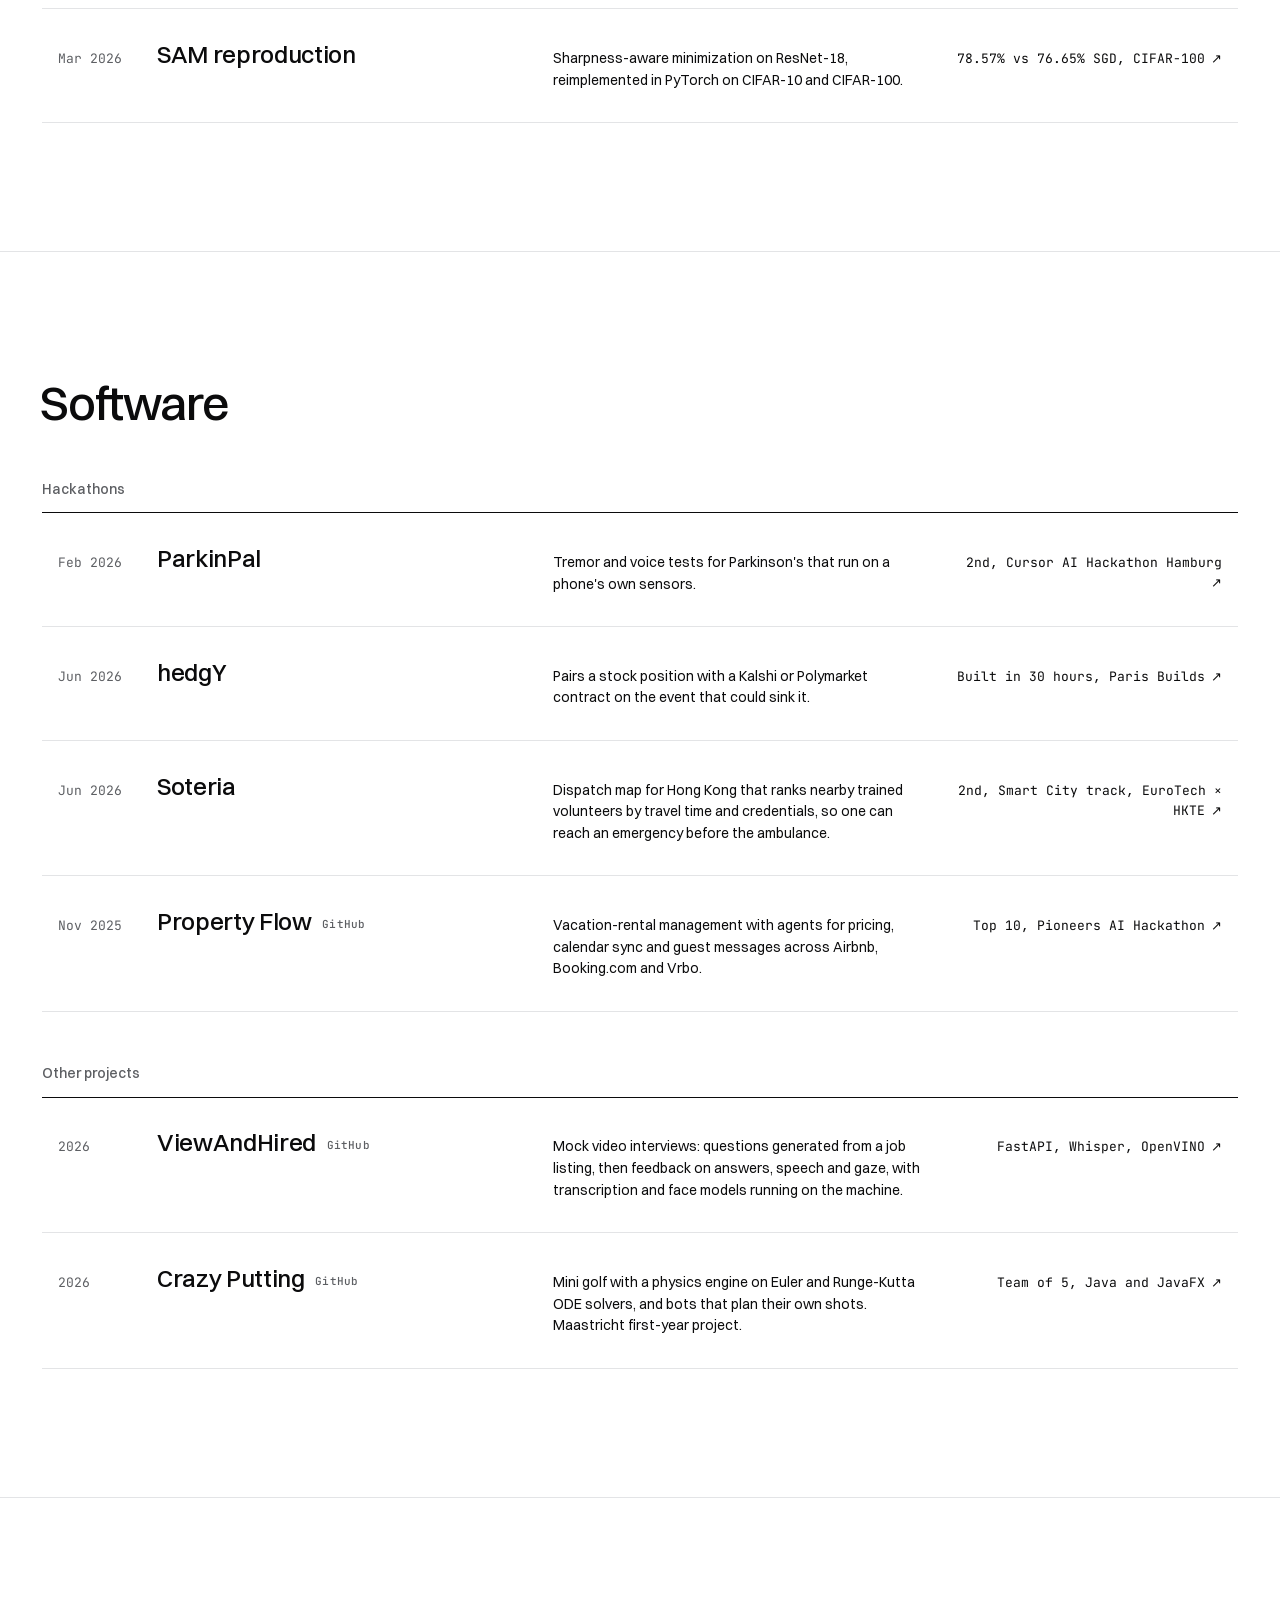
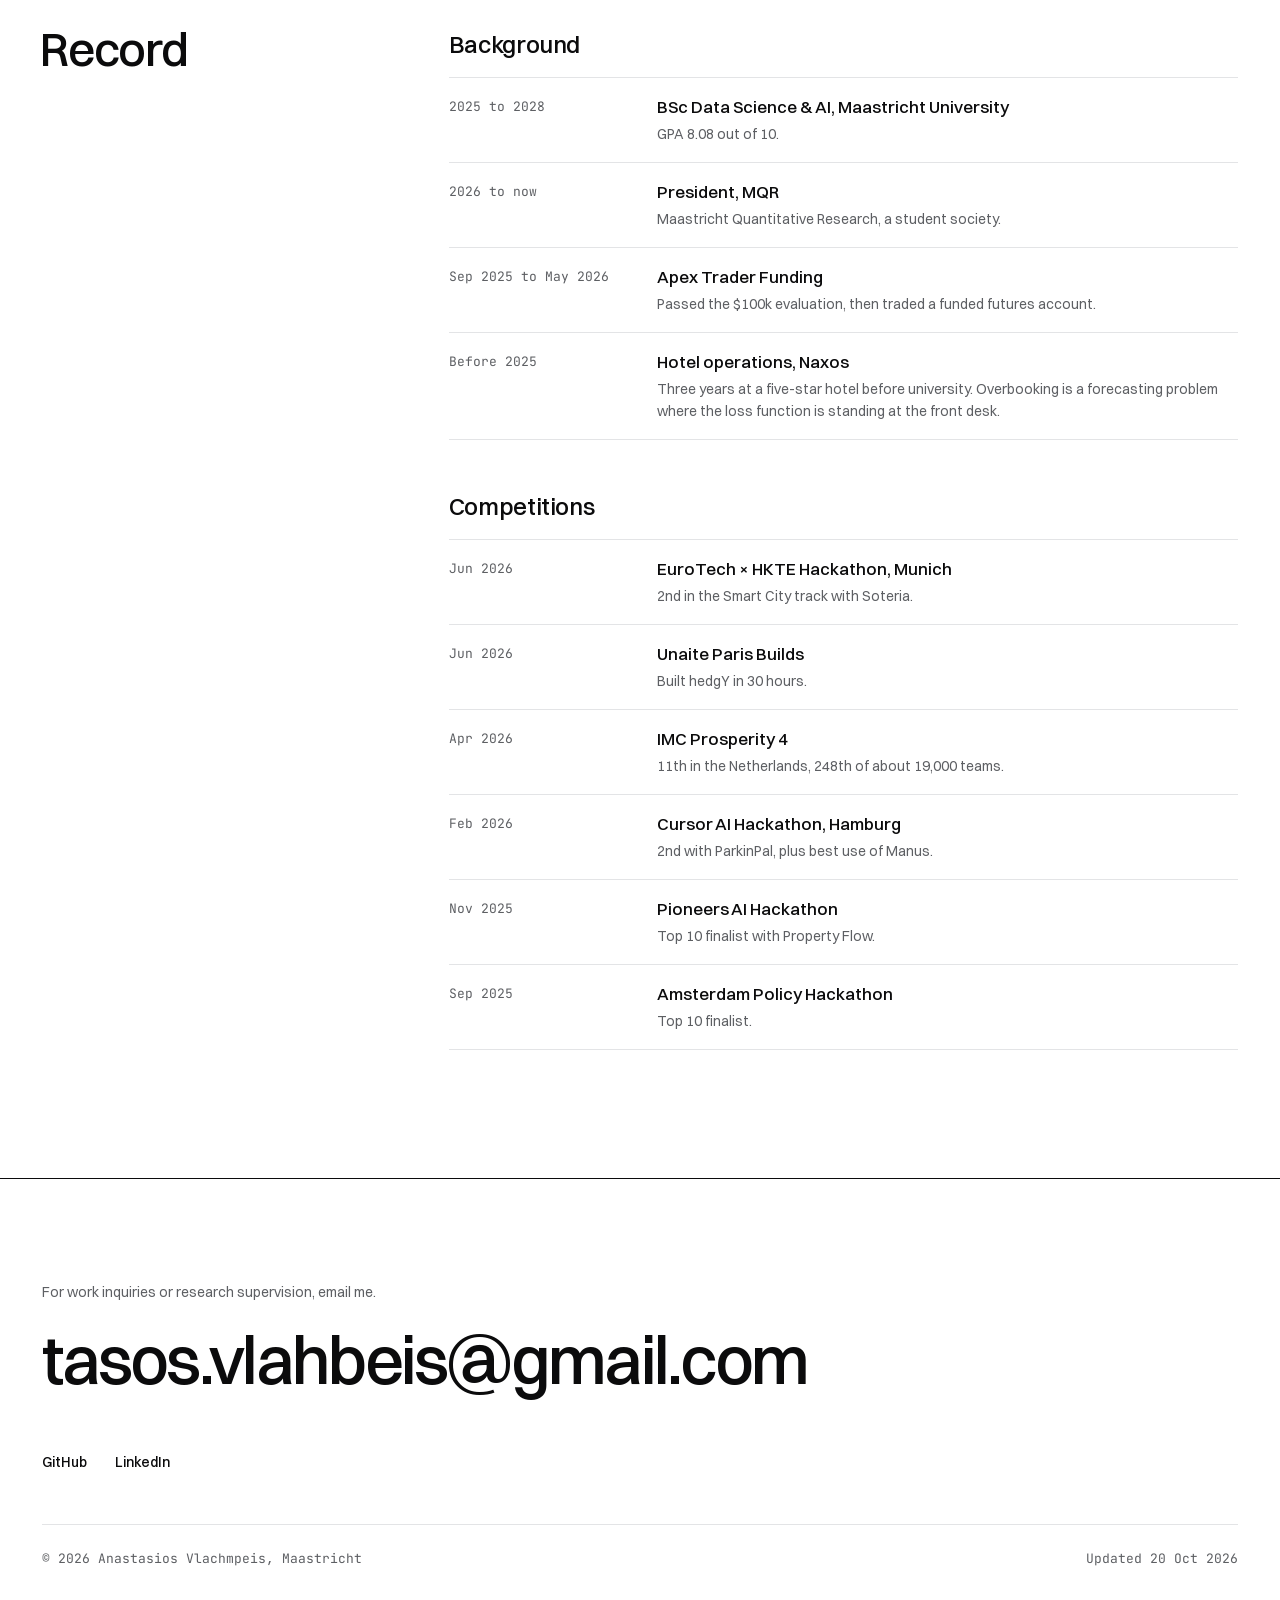
==== commit 508a8990: "revisions" ====
--- a/index.html
+++ b/index.html
@@ -47,13 +47,13 @@
       <div class="wrap grid">
         <div class="hero__text">
           <h1 id="name"><span>Anastasios</span> <span>Vlachmpeis</span></h1>
-          <p class="hero__lede">I study Data Science and AI at Maastricht and want to work in quant research. I build models and score them against the simplest baseline I can find.</p>
+          <p class="hero__lede">I study Data Science and AI at Maastricht, and have a deep interest in machine learning and financial markets.</p>
         </div>
         <dl class="facts">
             <div><dt>Degree</dt><dd>BSc Data Science &amp; AI, year 2</dd></div>
-            <div><dt>GPA</dt><dd>8.08 out of 10</dd></div>
-            <div><dt>Research</dt><dd>MaRBLe honours, recurrence plots</dd></div>
-            <div><dt>Society</dt><dd>President, MQR</dd></div>
+            <!--<div><dt>GPA</dt><dd>8.08 out of 10</dd></div>-->
+            <div><dt>Current Research</dt><dd>Recurrence quantification analysis</dd></div>
+            <!--<div><dt>Society</dt><dd>President, MQR</dd></div>-->
         </dl>
 
         <figure class="plot" aria-labelledby="plot-caption">
@@ -88,7 +88,7 @@
               <output data-eps-out>10%</output>
             </label>
           </div>
-          <figcaption class="plot__caption" id="plot-caption">AAPL from 2 Jan 2019 to 25 Jan 2021, 520 trading days (plus 44 earlier closes that feed the 7- and 20-day windows), computed in your browser. A cell is dark when the market state on its two dates was within &epsilon; of each other. The pale cross through March 2020 is the crash: those weeks resembled nothing else in the window. Point at a cell or tap it to read both dates.</figcaption>
+          <figcaption class="plot__caption" id="plot-caption">AAPL from 2 Jan 2019 to 25 Jan 2021, computed in your browser. A cell is dark when the market state on its two dates was within &epsilon; of each other. Point at a cell or tap it to read both dates.</figcaption>
         </figure>
       </div>
     </section>
@@ -97,7 +97,7 @@
       <div class="wrap">
         <div class="work__head">
           <h2 id="research-h">Research</h2>
-          <p>Each study is scored against the baseline it has to beat, including the one where the baseline wins.</p>
+          <!--<p>Each study is scored against the baseline it has to beat, including the one where the baseline wins.</p>-->
         </div>
         <ol class="work-list">
           <li>
@@ -140,7 +140,7 @@
       <div class="wrap">
         <div class="work__head">
           <h2 id="software-h">Software</h2>
-          <p>Built at hackathons and for courses, mostly in teams. Rows marked GitHub open the repository.</p>
+          <!--<p>Built at hackathons and for courses, mostly in teams. Rows marked GitHub open the repository.</p>-->
         </div>
         <h3 class="work-group">Hackathons</h3>
         <ol class="work-list">
@@ -209,13 +209,13 @@
               <li><span class="date mono">2025 to 2028</span><span class="what">BSc Data Science &amp; AI, Maastricht University</span><span class="detail">GPA 8.08 out of 10.</span></li>
               <li><span class="date mono">2026 to now</span><span class="what">President, MQR</span><span class="detail">Maastricht Quantitative Research, a student society.</span></li>
               <li><span class="date mono">Sep 2025 to May 2026</span><span class="what">Apex Trader Funding</span><span class="detail">Passed the $100k evaluation, then traded a funded futures account.</span></li>
-              <li><span class="date mono">Before 2025</span><span class="what">Hotel operations, Naxos</span><span class="detail">Five years at a five-star hotel before university. Overbooking is a forecasting problem where the loss function is standing at the front desk.</span></li>
+              <li><span class="date mono">Before 2025</span><span class="what">Hotel operations, Naxos</span><span class="detail">Three years at a five-star hotel before university. Overbooking is a forecasting problem where the loss function is standing at the front desk.</span></li>
             </ul>
           </div>
           <div class="record__group" id="competitions">
             <h3>Competitions</h3>
             <ul class="record__list">
-              <li><span class="date mono">Jun 2026</span><span class="what">EuroTech &times; HKTE Hackathon, Munich</span><span class="detail">2nd in the Smart City track with Soteria. Teams selected from 1,300+ applicants.</span></li>
+              <li><span class="date mono">Jun 2026</span><span class="what">EuroTech &times; HKTE Hackathon, Munich</span><span class="detail">2nd in the Smart City track with Soteria.</span></li>
               <li><span class="date mono">Jun 2026</span><span class="what">Unaite Paris Builds</span><span class="detail">Built hedgY in 30 hours.</span></li>
               <li><span class="date mono">Apr 2026</span><span class="what">IMC Prosperity 4</span><span class="detail">11th in the Netherlands, 248th of about 19,000 teams.</span></li>
               <li><span class="date mono">Feb 2026</span><span class="what">Cursor AI Hackathon, Hamburg</span><span class="detail">2nd with ParkinPal, plus best use of Manus.</span></li>
@@ -231,14 +231,14 @@
   <footer class="site-footer" id="contact">
     <div class="wrap grid">
       <div class="contact">
-        <p>For internships or research supervision, email me.</p>
+        <p>For work inquiries or research supervision, email me.</p>
         <a class="contact__mail sweep" href="mailto:tasos.vlahbeis@gmail.com">tasos.vlahbeis@gmail.com</a>
       </div>
       <ul class="footer__links">
         <li><a class="link-draw" href="https://github.com/Anastasios-Vlachmpeis">GitHub</a></li>
         <li><a class="link-draw" href="https://www.linkedin.com/in/anastasios-vlachmpeis/">LinkedIn</a></li>
       </ul>
-      <p class="colophon">Set in Switzer and JetBrains Mono. The plot is computed in your browser from AAPL daily closes. No analytics, no cookies.</p>
+      <!--<p class="colophon">Set in Switzer and JetBrains Mono. The plot is computed in your browser from AAPL daily closes. No analytics, no cookies.</p>-->
       <div class="footer__base mono">
         <span>&copy; 2026 Anastasios Vlachmpeis, Maastricht</span>
         <span>Updated 20 Oct 2026</span>
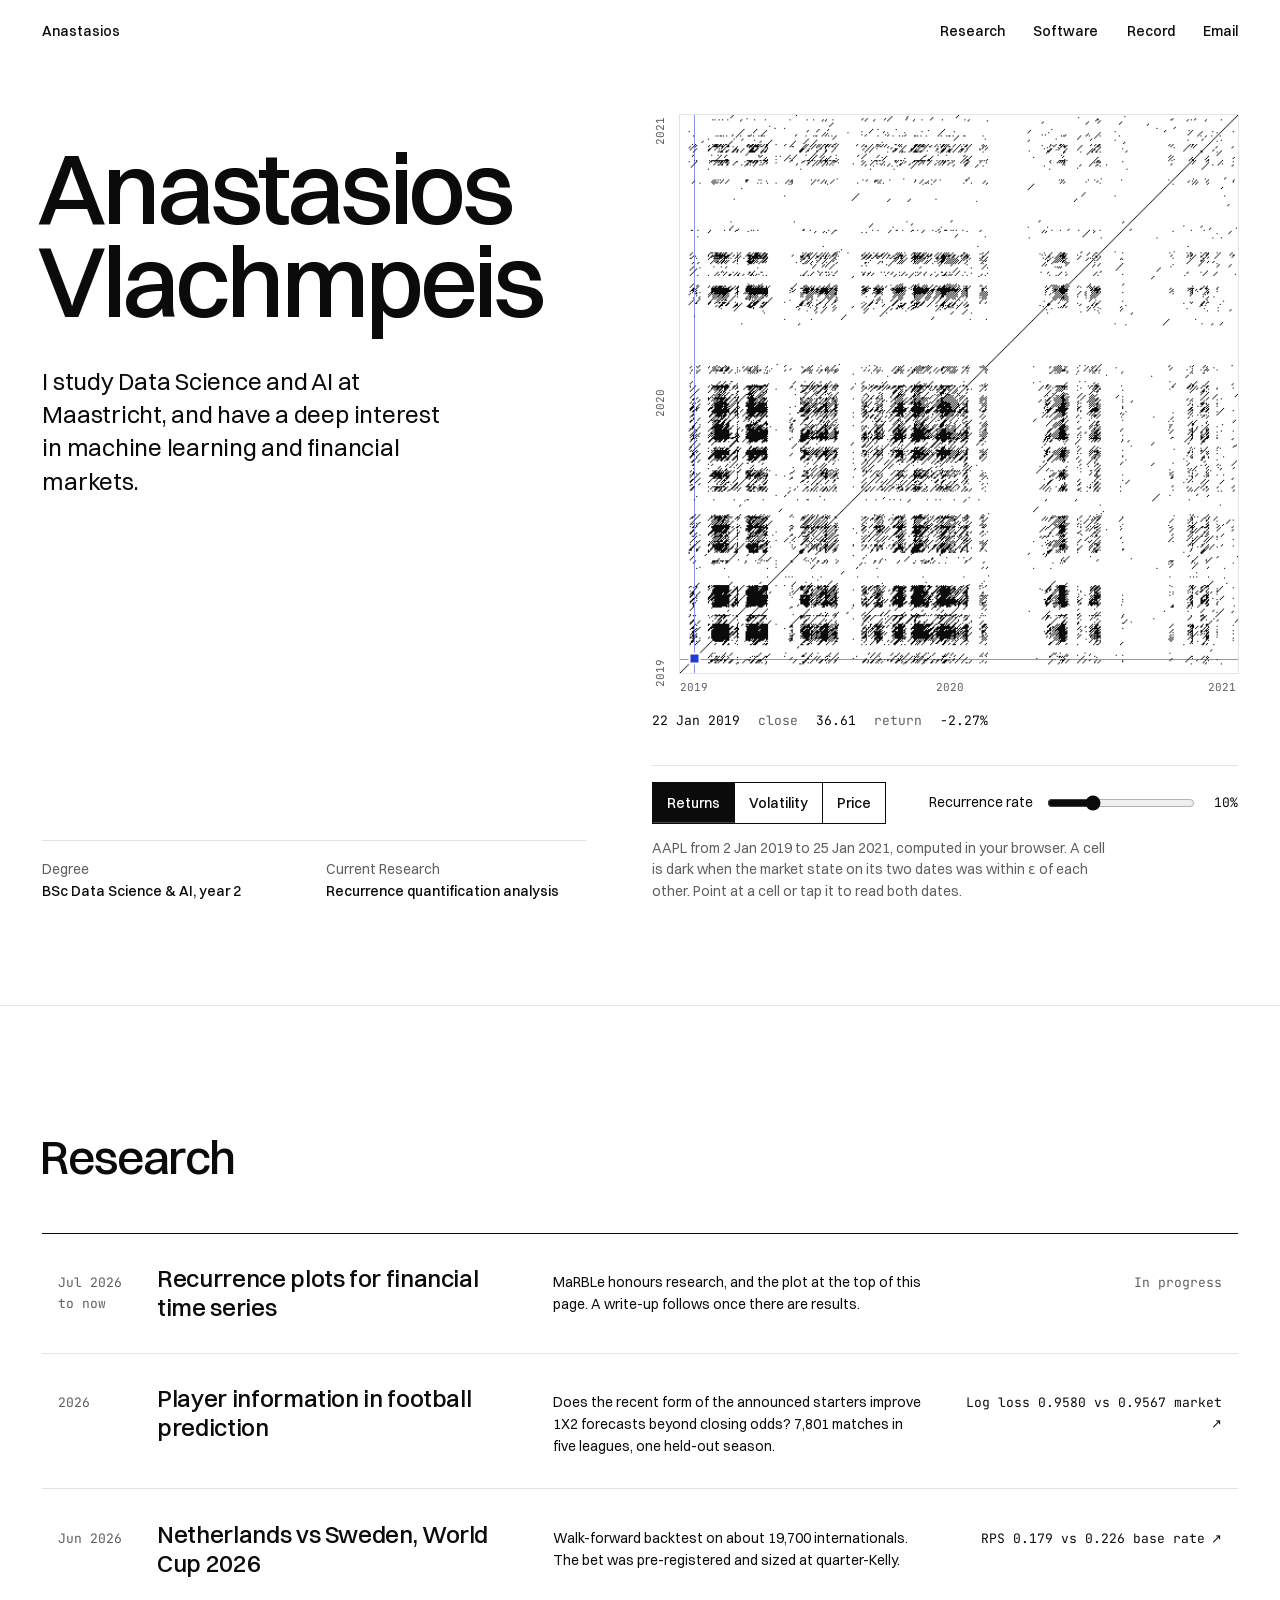
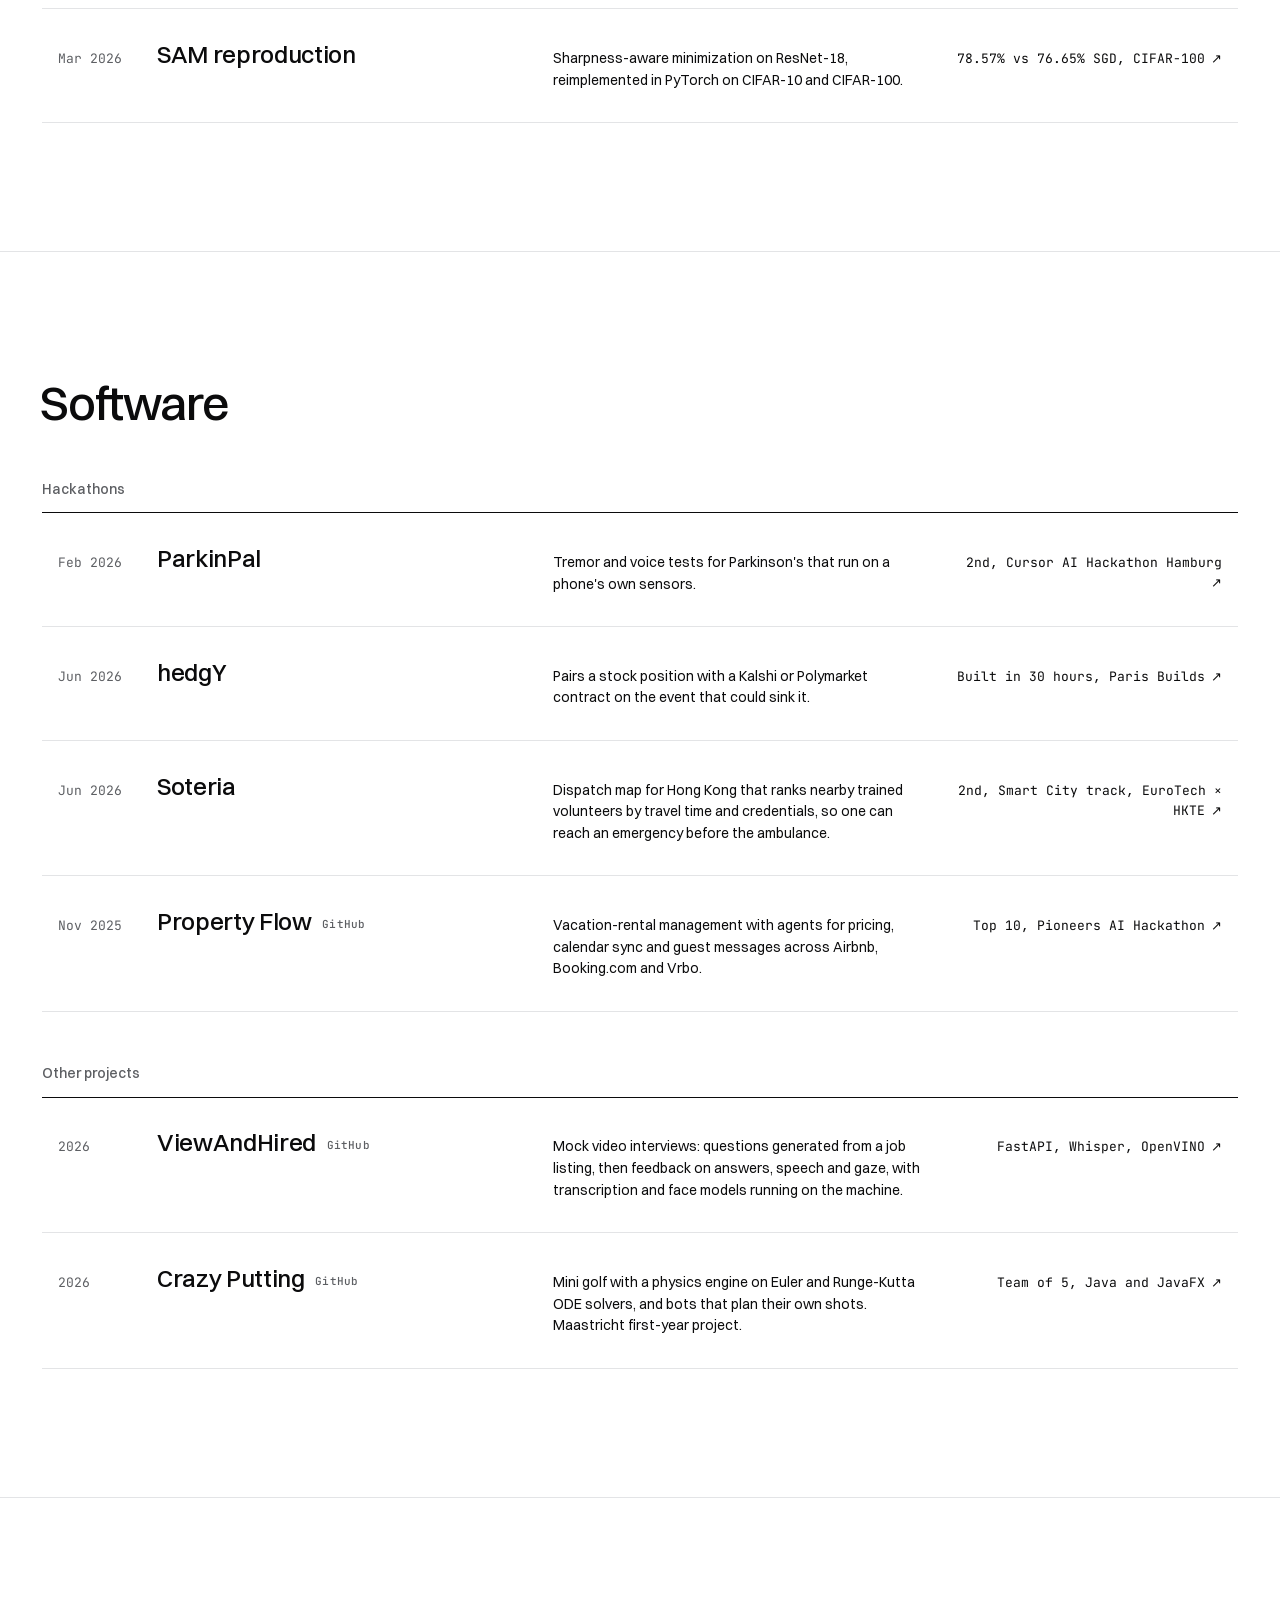
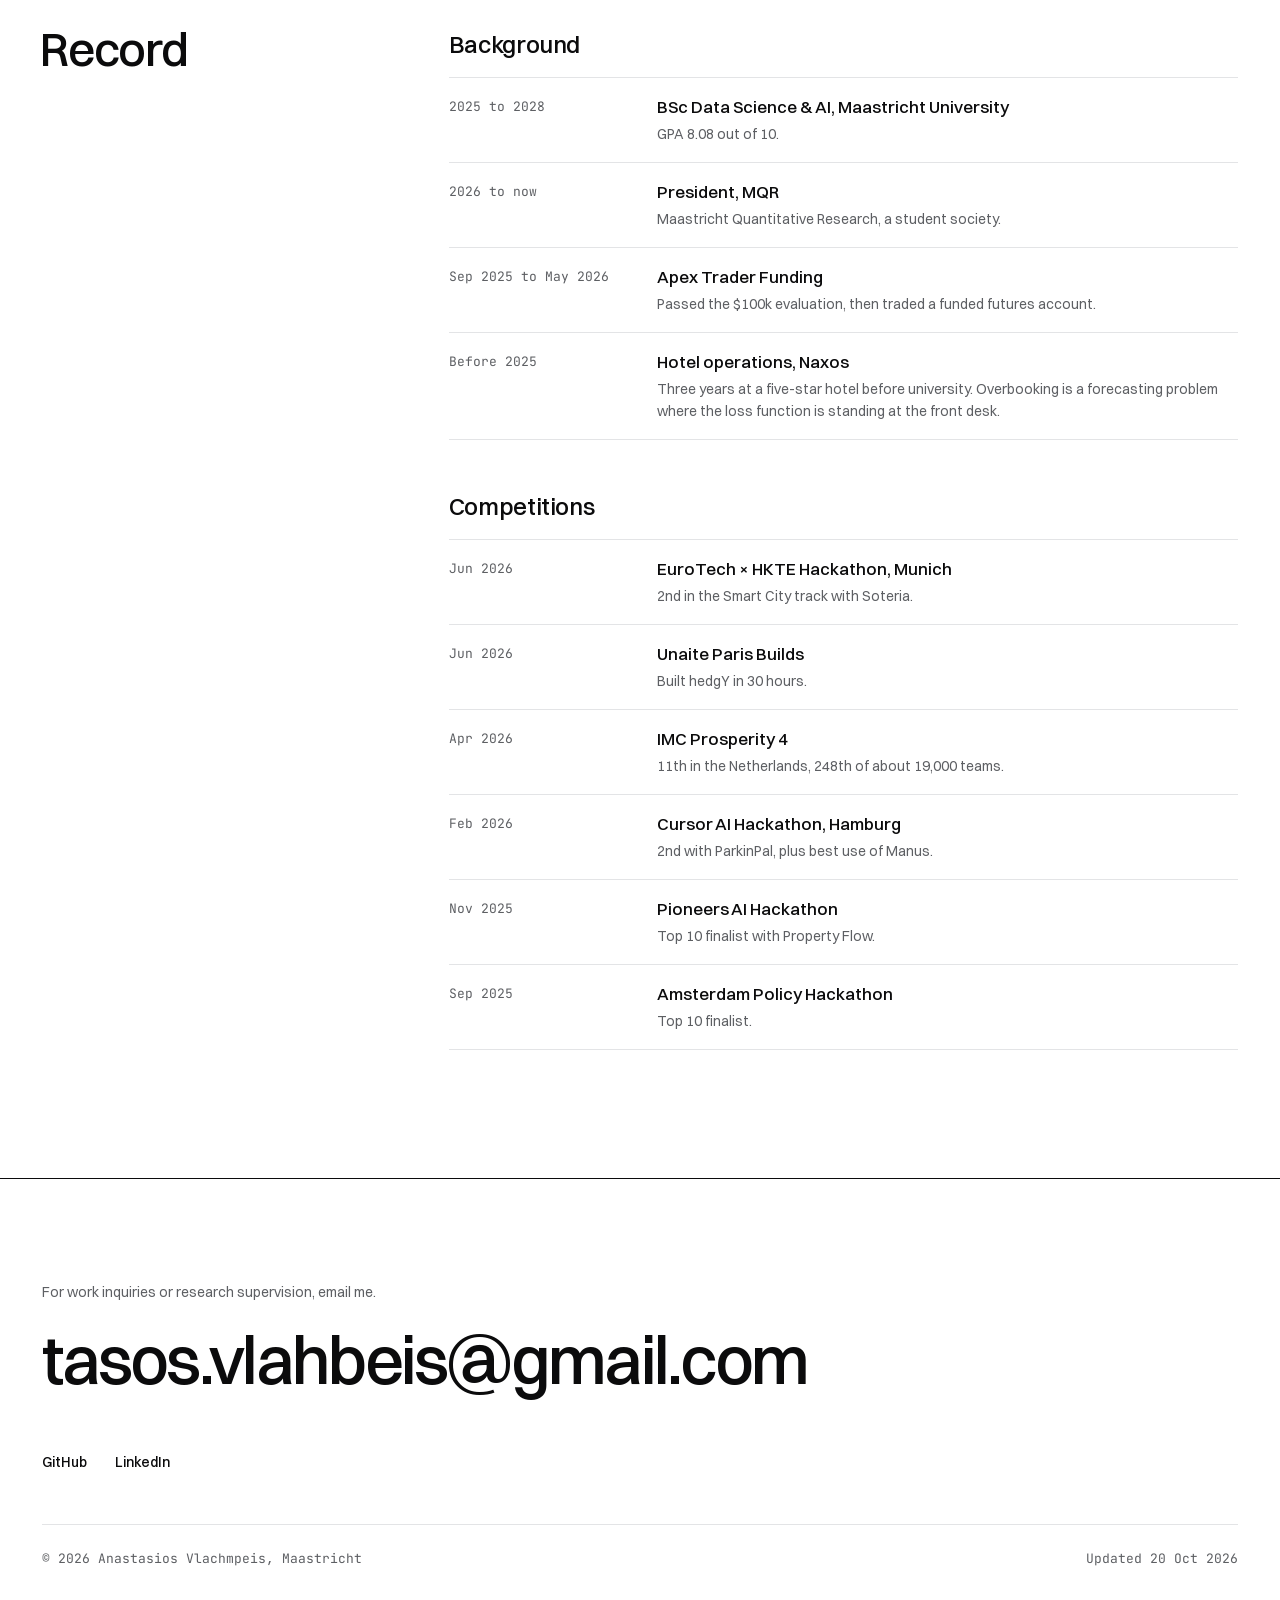
==== commit 51d3cccc: "Update link preview text and recurrence plot icon Use the new sentence for the home page description" ====
--- a/index.html
+++ b/index.html
@@ -4,12 +4,12 @@
   <meta charset="utf-8">
   <meta name="viewport" content="width=device-width, initial-scale=1">
   <title>Anastasios Vlachmpeis, data science and quant research</title>
-  <meta name="description" content="Second-year Data Science and AI student at Maastricht working toward quant research. Models scored against baselines, and a recurrence plot of AAPL.">
+  <meta name="description" content="I study Data Science and AI at Maastricht, and have a deep interest in machine learning and financial markets.">
   <link rel="canonical" href="https://anastasios-vlachmpeis.github.io/">
   <meta property="og:type" content="website">
   <meta property="og:url" content="https://anastasios-vlachmpeis.github.io/">
   <meta property="og:title" content="Anastasios Vlachmpeis">
-  <meta property="og:description" content="Data Science and AI at Maastricht, working toward quant research. Models scored against baselines, and a recurrence plot of AAPL computed in your browser.">
+  <meta property="og:description" content="I study Data Science and AI at Maastricht, and have a deep interest in machine learning and financial markets.">
   <meta property="og:image" content="https://anastasios-vlachmpeis.github.io/og.png">
   <meta property="og:image:width" content="1200">
   <meta property="og:image:height" content="630">
